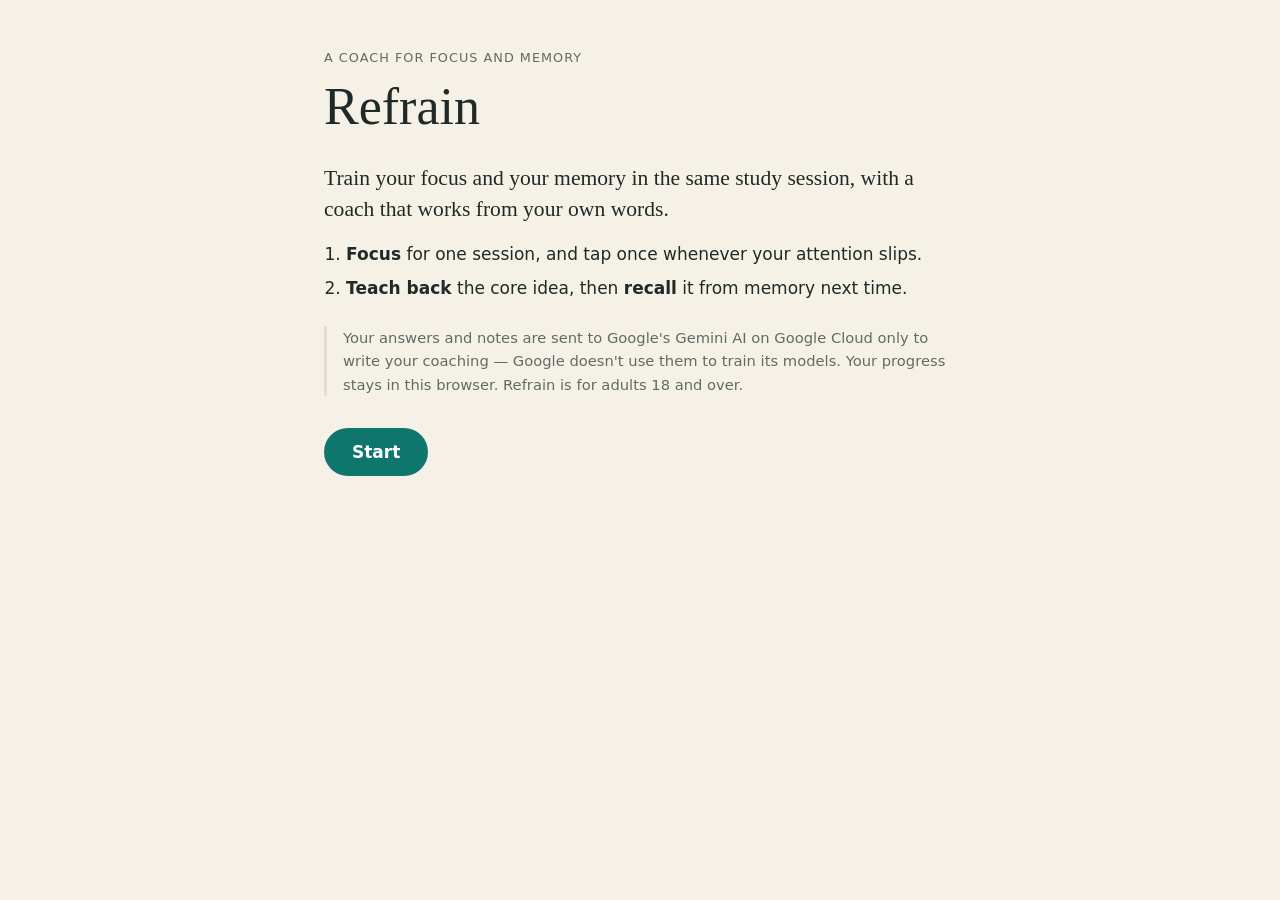
==== static/index.html @ 4e29be0c "Limit Refrain to adults, per Google Cloud's generative AI terms Google Cloud's Service Specific Term" ====
<!doctype html>
<html lang="en">
<head>
  <meta charset="utf-8">
  <meta name="viewport" content="width=device-width, initial-scale=1">
  <meta name="color-scheme" content="light">
  <title>Refrain — a coach for focus and memory</title>
  <meta name="description" content="Refrain trains your focus and your memory in one study loop, built from your own words.">
  <link rel="icon" href="/static/favicon.svg" type="image/svg+xml">
  <link rel="stylesheet" href="/static/css/styles.css">
  <script type="module" src="/static/js/main.js"></script>
</head>
<body>
  <main class="column">

    <section id="screen-welcome" class="screen" hidden aria-labelledby="welcome-title">
      <p class="eyebrow">A coach for focus and memory</p>
      <h1 id="welcome-title" tabindex="-1">Refrain</h1>
      <p class="promise">Train your focus and your memory in the same study session, with a coach that works from your own words.</p>
      <ol class="how">
        <li><strong>Focus</strong> for one session, and tap once whenever your attention slips.</li>
        <li><strong>Teach back</strong> the core idea, then <strong>recall</strong> it from memory next time.</li>
      </ol>
      <p class="notice">Your answers and notes are sent to Google's Gemini AI on Google Cloud only to write your coaching — Google doesn't use them to train its models. Your progress stays in this browser. Refrain is for adults 18 and over.</p>
      <button type="button" class="primary" id="welcome-start">Start</button>
    </section>

    <section id="screen-survey" class="screen" hidden aria-labelledby="survey-title">
      <p class="eyebrow">Your starting point</p>
      <h2 id="survey-title" tabindex="-1">Four questions for your roadmap</h2>
      <p class="muted">Your coach uses them to decide where your training starts.</p>
      <form id="survey-form" class="card" novalidate>
        <fieldset id="survey-fields">
          <div class="field">
            <label for="survey-age">Your age</label>
            <input id="survey-age" name="age" type="text" inputmode="numeric" autocomplete="off" maxlength="3" aria-describedby="survey-age-msg">
            <p class="field-msg" id="survey-age-msg" aria-live="polite"></p>
          </div>
          <div class="field">
            <label for="survey-goal">Your training goal</label>
            <input id="survey-goal" name="goal" type="text" autocomplete="off" maxlength="200" aria-describedby="survey-goal-examples survey-goal-msg">
            <div class="chips" id="survey-goal-examples" role="group" aria-label="Example goals">
              <button type="button" class="chip" data-goal="Study for a certification after work">Study for a certification after work</button>
              <button type="button" class="chip" data-goal="Revise for exams">Revise for exams</button>
              <button type="button" class="chip" data-goal="Remember more of what I read">Remember more of what I read</button>
            </div>
            <p class="field-msg" id="survey-goal-msg" aria-live="polite"></p>
          </div>
          <div class="field">
            <label for="survey-daily">Minutes you can give each day</label>
            <input id="survey-daily" name="minutesPerDay" type="text" inputmode="numeric" autocomplete="off" maxlength="4" aria-describedby="survey-daily-msg">
            <p class="field-msg" id="survey-daily-msg" aria-live="polite"></p>
          </div>
          <div class="field">
            <label for="survey-max">Maximum minutes per session</label>
            <input id="survey-max" name="maxMinutes" type="text" inputmode="numeric" autocomplete="off" maxlength="3" aria-describedby="survey-max-msg">
            <p class="field-msg" id="survey-max-msg" aria-live="polite"></p>
          </div>
        </fieldset>
        <p class="status" id="survey-status" role="status"></p>
        <button type="submit" class="primary" id="survey-submit" disabled>Build my roadmap</button>
      </form>
    </section>

    <section id="screen-home" class="screen" hidden aria-labelledby="home-goal">
      <p class="eyebrow">Your roadmap</p>
      <h2 id="home-goal" tabindex="-1"></h2>
      <ol class="stages" id="home-stages" aria-label="Roadmap stages"></ol>
      <p class="reason" id="home-reason"></p>
      <p class="tags" id="home-tags"></p>

      <div class="rule-card" id="home-rule">
        <p class="rule-label" id="home-rule-label">Your rule</p>
        <p class="rule-text" id="home-rule-text"></p>
      </div>

      <div class="start card">
        <label for="home-topic">What will you study?</label>
        <input id="home-topic" type="text" maxlength="120" autocomplete="off" placeholder="For example: Project management course — managing risks">
        <div class="start-row">
          <label class="switch" for="home-demo">
            <input id="home-demo" type="checkbox" role="switch">
            <span class="track" aria-hidden="true"></span>
            <span>Demo length (1 minute)</span>
          </label>
          <button type="button" class="primary" id="home-start-btn" disabled>Start session</button>
        </div>
      </div>

      <section class="history" aria-labelledby="home-history-title">
        <h3 id="home-history-title">Sessions</h3>
        <p class="muted" id="home-history-empty">Your first session is ready.</p>
        <ol class="history-list" id="home-history"></ol>
      </section>

      <div class="reset">
        <button type="button" class="link" id="home-reset">Reset everything</button>
        <div class="confirm card" id="home-reset-confirm" hidden>
          <p id="home-reset-question">Erase all progress on this device?</p>
          <div class="actions">
            <button type="button" class="secondary" id="home-reset-erase">Erase</button>
            <button type="button" class="primary" id="home-reset-cancel">Cancel</button>
          </div>
        </div>
      </div>
    </section>

    <section id="screen-warmup" class="screen" hidden aria-labelledby="warmup-title">
      <p class="eyebrow">Warm-up</p>
      <h2 id="warmup-title" tabindex="-1">What do you remember?</h2>
      <p class="muted" id="warmup-from"></p>
      <form class="card" id="warmup-form" novalidate>
        <ol class="warmup-list" id="warmup-items"></ol>
        <p class="tags" id="warmup-tags"></p>
        <p class="status" id="warmup-status" role="status"></p>
        <div class="actions left">
          <button type="submit" class="primary" id="warmup-check">Check</button>
          <button type="button" class="primary" id="warmup-start" hidden>Start focusing</button>
        </div>
      </form>
    </section>

    <section id="screen-focus" class="screen" hidden aria-label="Focus session">
      <h2 class="sr-only" tabindex="-1">Focus session</h2>
      <p class="focus-topic" id="focus-topic"></p>
      <div class="countdown" id="focus-countdown" role="timer" aria-label="Time left">0:00</div>
      <p class="focus-rule" id="focus-rule" hidden></p>
      <button type="button" class="distracted" id="focus-distracted">Distracted</button>
      <div class="note-row" id="focus-note-row" hidden>
        <label for="focus-note" class="sr-only">What pulled you away?</label>
        <input id="focus-note" type="text" maxlength="60" autocomplete="off" placeholder="What pulled you away?" enterkeyhint="done">
        <button type="button" class="link" id="focus-note-skip">Skip</button>
      </div>
      <p class="focus-tally" id="focus-tally" aria-live="polite"></p>
    </section>

    <section id="screen-debrief" class="screen" hidden aria-label="Teach-back and debrief">
      <div id="teach">
        <p class="eyebrow">Teach back</p>
        <h2 id="teach-topic" tabindex="-1"></h2>
        <form class="card" id="teach-form" novalidate>
          <label for="teach-text">In two or three sentences, what's the core idea?</label>
          <textarea id="teach-text" rows="5" maxlength="1500" aria-describedby="teach-count"></textarea>
          <p class="field-msg" id="teach-count"></p>
          <p class="status" id="teach-status" role="status"></p>
          <div class="actions left">
            <button type="button" class="primary" id="teach-submit" disabled>Get feedback</button>
            <button type="button" class="secondary" id="teach-skip">Skip</button>
          </div>
        </form>
      </div>

      <div id="debrief" hidden>
        <p class="eyebrow">Debrief</p>
        <h2 id="debrief-title" tabindex="-1"></h2>
        <p class="tags" id="debrief-tags"></p>
        <div class="debrief-cards" id="debrief-cards"></div>
        <p class="status" id="debrief-status" role="status"></p>
        <div class="actions left">
          <button type="button" class="primary" id="debrief-retry" hidden>Try again</button>
          <button type="button" class="secondary" id="debrief-back">Back to roadmap</button>
        </div>
        <div class="confirm card" id="debrief-leave" hidden>
          <p>Leave without the debrief? This session won't count toward your roadmap.</p>
          <div class="actions">
            <button type="button" class="secondary" id="debrief-leave-yes">Leave</button>
            <button type="button" class="primary" id="debrief-leave-no">Stay</button>
          </div>
        </div>
      </div>
    </section>

  </main>
  <noscript><p class="column">Refrain needs JavaScript to run.</p></noscript>
</body>
</html>
---- static/css/styles.css ----
/* Refrain — a calm study desk. Tokens and type come from spec.md > Look and Feel. No red anywhere. */

:root {
  --paper: #f6f1e7;
  --card: #fffdf8;
  --ink: #1f2a28;
  --muted: #5f6b66;
  --line: #e4dccd;
  --teal: #0f766e;
  --teal-deep: #0c5f58;
  --teal-soft: #e3f0ec;
  --amber: #d97706;
  --amber-ink: #92400e;
  --amber-soft: #fdf3e3;
  --night: #0f1513;
  --night-ink: #dfe8e3;
  --night-muted: #8fa39b;
  --night-teal: #133a35;
  --night-amber: #fbbf24;

  --serif: Georgia, "Iowan Old Style", "Times New Roman", serif;
  --sans: system-ui, -apple-system, "Segoe UI", Roboto, "Helvetica Neue", Arial, sans-serif;

  --radius: 14px;
  --shadow: 0 1px 2px rgb(31 42 40 / 0.06), 0 8px 24px rgb(31 42 40 / 0.06);
  --s1: 8px;
  --s2: 16px;
  --s3: 24px;
  --s4: 32px;
  --s5: 48px;
}

* { box-sizing: border-box; }

/* `hidden` always wins, even over a class that sets display. */
[hidden] { display: none !important; }

html { -webkit-text-size-adjust: 100%; }

body {
  margin: 0;
  background: var(--paper);
  color: var(--ink);
  font: 17px/1.6 var(--sans);
}

.column {
  max-width: 680px;
  margin: 0 auto;
  padding: var(--s5) var(--s3);
}

h1, h2, h3 {
  font-family: var(--serif);
  font-weight: 400;
  line-height: 1.2;
  margin: 0 0 var(--s2);
}
h1 { font-size: 3.25rem; }
h2 { font-size: 2rem; }
h3 { font-size: 1.3rem; }

p { margin: 0 0 var(--s2); }

.eyebrow {
  margin-bottom: var(--s1);
  font-size: 0.8rem;
  letter-spacing: 0.08em;
  text-transform: uppercase;
  color: var(--muted);
}

.muted { color: var(--muted); }

.card {
  background: var(--card);
  border: 1px solid var(--line);
  border-radius: var(--radius);
  box-shadow: var(--shadow);
  padding: var(--s3);
}

/* Screens fade in; nothing moves when the user asks for reduced motion. */
.screen { animation: fade-in 150ms ease-out; }
.screen[hidden] { display: none; }
@keyframes fade-in { from { opacity: 0; } to { opacity: 1; } }
@media (prefers-reduced-motion: reduce) {
  .screen { animation: none; }
  * { scroll-behavior: auto !important; }
}

/* Buttons */
button { font: inherit; cursor: pointer; }

.primary,
.secondary {
  min-height: 48px;
  padding: 10px 28px;
  border-radius: 999px;
  font-weight: 600;
}
.primary {
  background: var(--teal);
  color: #fff;
  border: 0;
}
.primary:hover:not(:disabled) { background: var(--teal-deep); }
.primary:disabled {
  background: var(--line);
  color: var(--muted);
  cursor: not-allowed;
}
.secondary {
  background: transparent;
  color: var(--teal);
  border: 1.5px solid var(--teal);
}
.secondary:hover { background: var(--teal-soft); }

.link {
  background: none;
  border: 0;
  padding: 4px 2px;
  color: var(--muted);
  text-decoration: underline;
  text-underline-offset: 3px;
}
.link:hover { color: var(--ink); }

:focus-visible { outline: 3px solid var(--teal); outline-offset: 2px; }
[tabindex="-1"]:focus { outline: none; }

/* Forms */
fieldset { border: 0; padding: 0; margin: 0; min-width: 0; }

.field { margin-bottom: var(--s3); }

label {
  display: block;
  margin-bottom: 6px;
  font-weight: 600;
}

input[type="text"] {
  width: 100%;
  min-height: 48px;
  padding: 10px 14px;
  font: inherit;
  color: var(--ink);
  background: var(--card);
  border: 1px solid #cfc5b3;
  border-radius: 10px;
}
input[type="text"]:focus-visible { outline-offset: 0; border-color: var(--teal); }
input[aria-invalid="true"] { border: 2px solid var(--muted); }
input:disabled { color: var(--muted); background: var(--paper); }

.field-msg {
  min-height: 1.5em;
  margin: 6px 0 0;
  font-size: 0.92rem;
  color: var(--muted);
}

.chips {
  display: flex;
  flex-wrap: wrap;
  gap: var(--s1);
  margin-top: 10px;
}
.chip {
  padding: 6px 14px;
  font-size: 0.92rem;
  color: var(--teal);
  background: var(--teal-soft);
  border: 1px solid transparent;
  border-radius: 999px;
}
.chip:hover:not(:disabled) { border-color: var(--teal); }
.chip:disabled { color: var(--muted); background: var(--paper); cursor: not-allowed; }

.status {
  min-height: 1.6em;
  color: var(--muted);
}

/* Welcome */
#welcome-title { margin-bottom: var(--s3); }
.promise {
  font-family: var(--serif);
  font-size: 1.35rem;
  line-height: 1.45;
}
.how {
  margin: 0 0 var(--s3);
  padding-left: 1.3em;
}
.how li { margin-bottom: 6px; }
.notice {
  margin-bottom: var(--s4);
  padding-left: var(--s2);
  font-size: 0.92rem;
  color: var(--muted);
  border-left: 3px solid var(--line);
}

/* Home: roadmap stages in one row that scrolls sideways on narrow screens */
.stages {
  display: flex;
  gap: 12px;
  margin: 0 -6px var(--s2);
  padding: 6px 6px 14px;
  list-style: none;
  overflow-x: auto;
  scroll-snap-type: x proximity;
  scrollbar-width: thin;
  scrollbar-color: var(--line) transparent;
}
.stage {
  flex: 1 0 108px;
  display: flex;
  flex-direction: column;
  gap: 2px;
  padding: 14px;
  background: var(--card);
  border: 1px solid var(--line);
  border-radius: var(--radius);
  box-shadow: var(--shadow);
  scroll-snap-align: center;
}
.stage-label {
  font-size: 0.75rem;
  letter-spacing: 0.06em;
  text-transform: uppercase;
  color: var(--muted);
}
.stage-minutes {
  font-family: var(--serif);
  font-size: 1.75rem;
  line-height: 1.25;
  white-space: nowrap;
}
.stage-minutes small {
  font-family: var(--sans);
  font-size: 0.85rem;
}
.stage-per-day { font-size: 0.88rem; color: var(--muted); }
.stage-state {
  min-height: 1.3em;
  font-size: 0.8rem;
  font-weight: 600;
  color: var(--teal);
}
.stage.current {
  background: var(--teal-soft);
  border: 2px solid var(--teal);
}
.stage.current .stage-minutes { color: var(--teal); }
.stage.later {
  background: transparent;
  box-shadow: none;
}
.stage.later .stage-minutes { color: var(--muted); }

.reason { color: var(--ink); }

.tags:empty { display: none; }
.tag {
  display: inline-block;
  margin-right: 6px;
  padding: 2px 10px;
  font-size: 0.8rem;
  color: var(--muted);
  border: 1px solid var(--line);
  border-radius: 999px;
}

/* The rule: amber is kept for "aha" moments */
.rule-card {
  margin: var(--s3) 0 var(--s4);
  padding: var(--s2) var(--s3);
  background: var(--amber-soft);
  border-left: 4px solid var(--amber);
  border-radius: var(--radius);
}
.rule-label {
  margin: 0 0 4px;
  font-size: 0.75rem;
  letter-spacing: 0.06em;
  text-transform: uppercase;
  color: var(--amber-ink);
}
.rule-text {
  margin: 0;
  font-family: var(--serif);
  font-size: 1.25rem;
  line-height: 1.4;
  color: var(--amber-ink);
}
.rule-card.empty {
  background: var(--card);
  border-left-color: var(--line);
}
.rule-card.empty .rule-label { display: none; }
.rule-card.empty .rule-text {
  font-family: var(--sans);
  font-size: 1rem;
  color: var(--muted);
}

/* History */
.history { margin-top: var(--s4); }
.history-list {
  margin: 0;
  padding: 0;
  list-style: none;
}
.history-list:empty { display: none; }

/* Reset everything */
.reset {
  margin-top: var(--s5);
  text-align: center;
}
.confirm {
  max-width: 420px;
  margin: var(--s2) auto 0;
  text-align: center;
}
.actions {
  display: flex;
  flex-wrap: wrap;
  justify-content: center;
  gap: 12px;
}

@media (max-width: 520px) {
  .column { padding: var(--s4) var(--s2); }
  h1 { font-size: 2.6rem; }
  h2 { font-size: 1.65rem; }
  .card { padding: var(--s2); }
}

.sr-only {
  position: absolute;
  width: 1px;
  height: 1px;
  margin: -1px;
  padding: 0;
  overflow: hidden;
  clip: rect(0 0 0 0);
  white-space: nowrap;
  border: 0;
}
.small { font-size: 0.9rem; }

textarea {
  display: block;
  width: 100%;
  padding: 12px 14px;
  font: inherit;
  line-height: 1.55;
  color: var(--ink);
  background: var(--card);
  border: 1px solid #cfc5b3;
  border-radius: 10px;
  resize: vertical;
}
textarea:focus-visible { outline-offset: 0; border-color: var(--teal); }
textarea:disabled { color: var(--muted); background: var(--paper); }

.actions.left { justify-content: flex-start; }

/* Home: start a session */
.start { margin: 0 0 var(--s4); }
.start-row {
  display: flex;
  flex-wrap: wrap;
  align-items: center;
  justify-content: space-between;
  gap: var(--s2);
  margin-top: var(--s2);
}
.switch {
  display: inline-flex;
  align-items: center;
  gap: 10px;
  margin: 0;
  font-weight: 400;
  cursor: pointer;
}
.switch input {
  position: absolute;
  width: 1px;
  height: 1px;
  opacity: 0;
}
.track {
  position: relative;
  flex: none;
  width: 44px;
  height: 26px;
  background: #cfc5b3;
  border-radius: 999px;
  transition: background 150ms;
}
.track::after {
  content: "";
  position: absolute;
  top: 3px;
  left: 3px;
  width: 20px;
  height: 20px;
  background: #fff;
  border-radius: 50%;
  box-shadow: 0 1px 2px rgb(0 0 0 / 0.2);
  transition: transform 150ms;
}
.switch input:checked + .track { background: var(--teal); }
.switch input:checked + .track::after { transform: translateX(18px); }
.switch input:focus-visible + .track { outline: 3px solid var(--teal); outline-offset: 2px; }

/* History rows, newest first */
.history-row {
  display: grid;
  grid-template-columns: 1fr auto;
  gap: 0 12px;
  padding: 12px 0;
  border-bottom: 1px solid var(--line);
}
.history-row > :not(.h-change) { grid-column: 1; }
.h-when, .h-meta { font-size: 0.88rem; color: var(--muted); }
.h-change {
  grid-column: 2;
  grid-row: 1 / span 3;
  align-self: center;
  padding: 3px 12px;
  font-size: 0.88rem;
  font-weight: 600;
  border-radius: 999px;
}
.h-change.up { color: var(--teal); background: var(--teal-soft); }
.h-change.hold { color: var(--ink); background: var(--line); }
.h-change.ease_back { color: var(--muted); border: 1px solid var(--line); }

/* Focus: dark, quiet, nearly empty */
body[data-screen="focus"] {
  background: var(--night);
  color: var(--night-ink);
}
body[data-screen="focus"] :focus-visible { outline-color: var(--night-ink); }
#screen-focus:not([hidden]) {
  display: flex;
  flex-direction: column;
  align-items: center;
  justify-content: center;
  gap: var(--s3);
  min-height: calc(100vh - 2 * var(--s5));
  text-align: center;
}
.focus-topic {
  margin: 0;
  max-width: 32em;
  font-size: 0.95rem;
  color: var(--night-muted);
}
.countdown {
  font-family: var(--sans);
  font-size: clamp(4.5rem, 16vw, 6rem);
  font-weight: 300;
  font-variant-numeric: tabular-nums;
  line-height: 1;
  letter-spacing: 0.02em;
}
.focus-rule {
  max-width: 28em;
  margin: 0;
  font-family: var(--serif);
  font-size: 1.2rem;
  line-height: 1.45;
  color: var(--night-amber);
}
.distracted {
  min-width: 240px;
  padding: 22px 56px;
  font-size: 1.25rem;
  font-weight: 600;
  color: var(--night-ink);
  background: var(--night-teal);
  border: 1px solid #1f5049;
  border-radius: 999px;
}
.distracted:hover { background: #18463f; }
.note-row {
  display: flex;
  align-items: center;
  gap: 12px;
  width: min(100%, 420px);
}
.note-row input[type="text"] {
  color: var(--night-ink);
  background: #172320;
  border-color: #2b3d37;
}
.note-row input::placeholder { color: var(--night-muted); }
.note-row .link,
.focus-tally,
.focus-links .link { color: var(--night-muted); }
.focus-tally { margin: 0; font-size: 0.95rem; }

/* Teach-back and Debrief */
#teach-form label { margin-bottom: 10px; }
.debrief-cards {
  display: flex;
  flex-direction: column;
  gap: var(--s2);
  margin: var(--s3) 0;
}
.debrief-cards:empty { display: none; }
.debrief-card h3 {
  margin-bottom: 6px;
  font-family: var(--sans);
  font-size: 0.78rem;
  font-weight: 600;
  letter-spacing: 0.06em;
  text-transform: uppercase;
  color: var(--muted);
}
.debrief-card p:last-child { margin-bottom: 0; }
.debrief-card.rule {
  background: var(--amber-soft);
  border-left: 4px solid var(--amber);
}
.debrief-card.rule h3 { color: var(--amber-ink); }
.debrief-card.roadmap { border-left: 4px solid var(--teal); }
.questions { margin: 0 0 var(--s1); padding-left: 1.3em; }
.questions li { margin-bottom: 6px; }

/* Warm-up: got it is an "aha" (amber); partly and missed stay neutral */
.warmup-list {
  margin: 0;
  padding: 0;
  list-style: none;
}
.warmup-item { margin-bottom: var(--s3); }
.warmup-item label { margin-bottom: 8px; }
textarea[readonly] { background: var(--paper); }
.verdict-line { margin: 10px 0 0; }
.verdict {
  display: inline-block;
  margin-right: 10px;
  padding: 2px 12px;
  font-size: 0.85rem;
  font-weight: 600;
  border-radius: 999px;
}
.verdict.got { color: var(--amber-ink); background: var(--amber-soft); }
.verdict.partly { color: var(--ink); background: var(--line); }
.verdict.missed { color: var(--muted); border: 1px solid var(--line); }

@media (prefers-reduced-motion: reduce) {
  .track, .track::after { transition: none; }
}
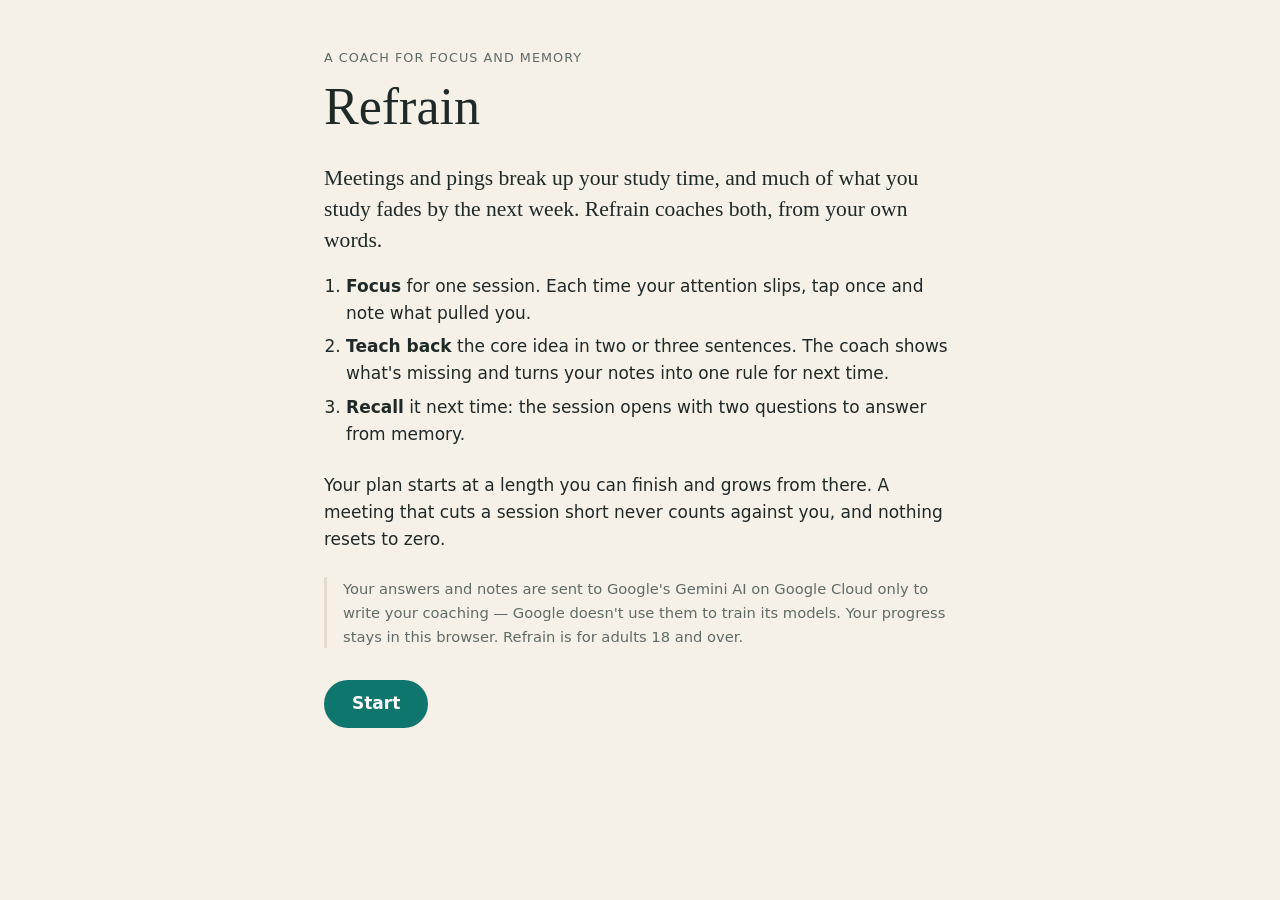
==== commit 59274b2d: "Show what Refrain is doing for you Welcome now names the problem and the three steps of the loop. Ho" ====
--- a/static/index.html
+++ b/static/index.html
@@ -16,11 +16,13 @@
     <section id="screen-welcome" class="screen" hidden aria-labelledby="welcome-title">
       <p class="eyebrow">A coach for focus and memory</p>
       <h1 id="welcome-title" tabindex="-1">Refrain</h1>
-      <p class="promise">Train your focus and your memory in the same study session, with a coach that works from your own words.</p>
+      <p class="promise">Meetings and pings break up your study time, and much of what you study fades by the next week. Refrain coaches both, from your own words.</p>
       <ol class="how">
-        <li><strong>Focus</strong> for one session, and tap once whenever your attention slips.</li>
-        <li><strong>Teach back</strong> the core idea, then <strong>recall</strong> it from memory next time.</li>
+        <li><strong>Focus</strong> for one session. Each time your attention slips, tap once and note what pulled you.</li>
+        <li><strong>Teach back</strong> the core idea in two or three sentences. The coach shows what's missing and turns your notes into one rule for next time.</li>
+        <li><strong>Recall</strong> it next time: the session opens with two questions to answer from memory.</li>
       </ol>
+      <p class="plan-note">Your plan starts at a length you can finish and grows from there. A meeting that cuts a session short never counts against you, and nothing resets to zero.</p>
       <p class="notice">Your answers and notes are sent to Google's Gemini AI on Google Cloud only to write your coaching — Google doesn't use them to train its models. Your progress stays in this browser. Refrain is for adults 18 and over.</p>
       <button type="button" class="primary" id="welcome-start">Start</button>
     </section>
@@ -72,6 +74,13 @@
       <div class="rule-card" id="home-rule">
         <p class="rule-label" id="home-rule-label">Your rule</p>
         <p class="rule-text" id="home-rule-text"></p>
+        <p class="rule-source" id="home-rule-source" hidden></p>
+      </div>
+
+      <div class="pickup card" id="home-pickup" hidden>
+        <p class="pickup-label">Pick up where you left off</p>
+        <p class="pickup-topic" id="home-pickup-topic"></p>
+        <div id="home-pickup-lines"></div>
       </div>
 
       <div class="start card">
@@ -89,6 +98,7 @@
 
       <section class="history" aria-labelledby="home-history-title">
         <h3 id="home-history-title">Sessions</h3>
+        <p class="totals" id="home-totals" hidden></p>
         <p class="muted" id="home-history-empty">Your first session is ready.</p>
         <ol class="history-list" id="home-history"></ol>
       </section>
@@ -123,6 +133,7 @@
     <section id="screen-focus" class="screen" hidden aria-label="Focus session">
       <h2 class="sr-only" tabindex="-1">Focus session</h2>
       <p class="focus-topic" id="focus-topic"></p>
+      <p class="focus-next" id="focus-next" hidden></p>
       <div class="countdown" id="focus-countdown" role="timer" aria-label="Time left">0:00</div>
       <p class="focus-rule" id="focus-rule" hidden></p>
       <button type="button" class="distracted" id="focus-distracted">Distracted</button>
@@ -132,6 +143,26 @@
         <button type="button" class="link" id="focus-note-skip">Skip</button>
       </div>
       <p class="focus-tally" id="focus-tally" aria-live="polite"></p>
+      <p class="focus-links"><button type="button" class="link" id="focus-end">End early</button></p>
+
+      <div class="end-panel" id="focus-end-panel" role="group" aria-labelledby="focus-end-title" hidden>
+        <p class="end-title" id="focus-end-title">Ending early?</p>
+        <div class="end-choices" id="focus-end-choices">
+          <button type="button" class="end-choice" id="focus-pulled">I was pulled away <small>a meeting, a call, an urgent task</small></button>
+          <button type="button" class="end-choice" id="focus-lost">I lost focus</button>
+          <button type="button" class="link" id="focus-keep">Keep going</button>
+        </div>
+        <form class="end-resume" id="focus-resume" novalidate hidden>
+          <label for="focus-where">Where I stopped</label>
+          <input id="focus-where" type="text" maxlength="160" autocomplete="off">
+          <label for="focus-next-step">My next step</label>
+          <input id="focus-next-step" type="text" maxlength="160" autocomplete="off">
+          <div class="actions left">
+            <button type="submit" class="end-save" id="focus-save">Save and end</button>
+            <button type="button" class="link" id="focus-keep-resume">Keep going</button>
+          </div>
+        </form>
+      </div>
     </section>
 
     <section id="screen-debrief" class="screen" hidden aria-label="Teach-back and debrief">
--- a/static/css/styles.css
+++ b/static/css/styles.css
@@ -196,6 +196,7 @@
   padding-left: 1.3em;
 }
 .how li { margin-bottom: 6px; }
+.plan-note { margin-bottom: var(--s3); }
 .notice {
   margin-bottom: var(--s4);
   padding-left: var(--s2);
@@ -307,9 +308,42 @@
   font-size: 1rem;
   color: var(--muted);
 }
+.rule-source {
+  margin: 6px 0 0;
+  font-size: 0.9rem;
+  color: var(--muted);
+}
+
+/* Pick up where you left off */
+.pickup {
+  margin: 0 0 var(--s3);
+  border-left: 4px solid var(--teal);
+}
+.pickup-label {
+  margin: 0 0 4px;
+  font-size: 0.75rem;
+  letter-spacing: 0.06em;
+  text-transform: uppercase;
+  color: var(--teal);
+}
+.pickup-topic {
+  margin: 0 0 var(--s1);
+  font-family: var(--serif);
+  font-size: 1.15rem;
+}
+.pickup-line { margin: 0 0 4px; }
+.pickup-line:last-child { margin-bottom: 0; }
+.pickup-key { color: var(--muted); }
 
 /* History */
 .history { margin-top: var(--s4); }
+.totals {
+  margin: 0 0 var(--s1);
+  padding: 12px var(--s2);
+  font-weight: 600;
+  background: var(--teal-soft);
+  border-radius: var(--radius);
+}
 .history-list {
   margin: 0;
   padding: 0;
@@ -507,6 +541,73 @@
 .focus-tally,
 .focus-links .link { color: var(--night-muted); }
 .focus-tally { margin: 0; font-size: 0.95rem; }
+/* Light-screen link hover would vanish on the dark screen */
+body[data-screen="focus"] .link:hover { color: var(--night-ink); }
+
+/* The next step from "Pick up where you left off", under the topic */
+.focus-next {
+  max-width: 32em;
+  margin: calc(-1 * var(--s2)) 0 0;
+  font-size: 0.95rem;
+  color: var(--night-ink);
+}
+.focus-links { margin: 0; }
+
+/* End early: the panel takes the Distracted button's place; the countdown keeps running */
+.end-panel {
+  width: min(100%, 420px);
+  text-align: left;
+}
+.end-title {
+  margin: 0 0 var(--s2);
+  font-family: var(--serif);
+  font-size: 1.4rem;
+  text-align: center;
+}
+.end-choices {
+  display: flex;
+  flex-direction: column;
+  gap: 12px;
+}
+.end-choice {
+  padding: 14px 20px;
+  font-weight: 600;
+  text-align: left;
+  color: var(--night-ink);
+  background: #172320;
+  border: 1px solid #2b3d37;
+  border-radius: var(--radius);
+}
+.end-choice:hover { background: #1d2c28; }
+.end-choice small {
+  display: block;
+  font-size: 0.85rem;
+  font-weight: 400;
+  color: var(--night-muted);
+}
+.end-choices .link { align-self: center; }
+.end-panel .link { color: var(--night-muted); }
+.end-resume label { margin-top: var(--s2); color: var(--night-ink); }
+.end-resume label:first-child { margin-top: 0; }
+.end-resume input[type="text"] {
+  color: var(--night-ink);
+  background: #172320;
+  border-color: #2b3d37;
+}
+.end-resume .actions {
+  align-items: center;
+  margin-top: var(--s3);
+}
+.end-save {
+  min-height: 48px;
+  padding: 10px 28px;
+  font-weight: 600;
+  color: var(--night-ink);
+  background: var(--night-teal);
+  border: 1px solid #1f5049;
+  border-radius: 999px;
+}
+.end-save:hover { background: #18463f; }
 
 /* Teach-back and Debrief */
 #teach-form label { margin-bottom: 10px; }
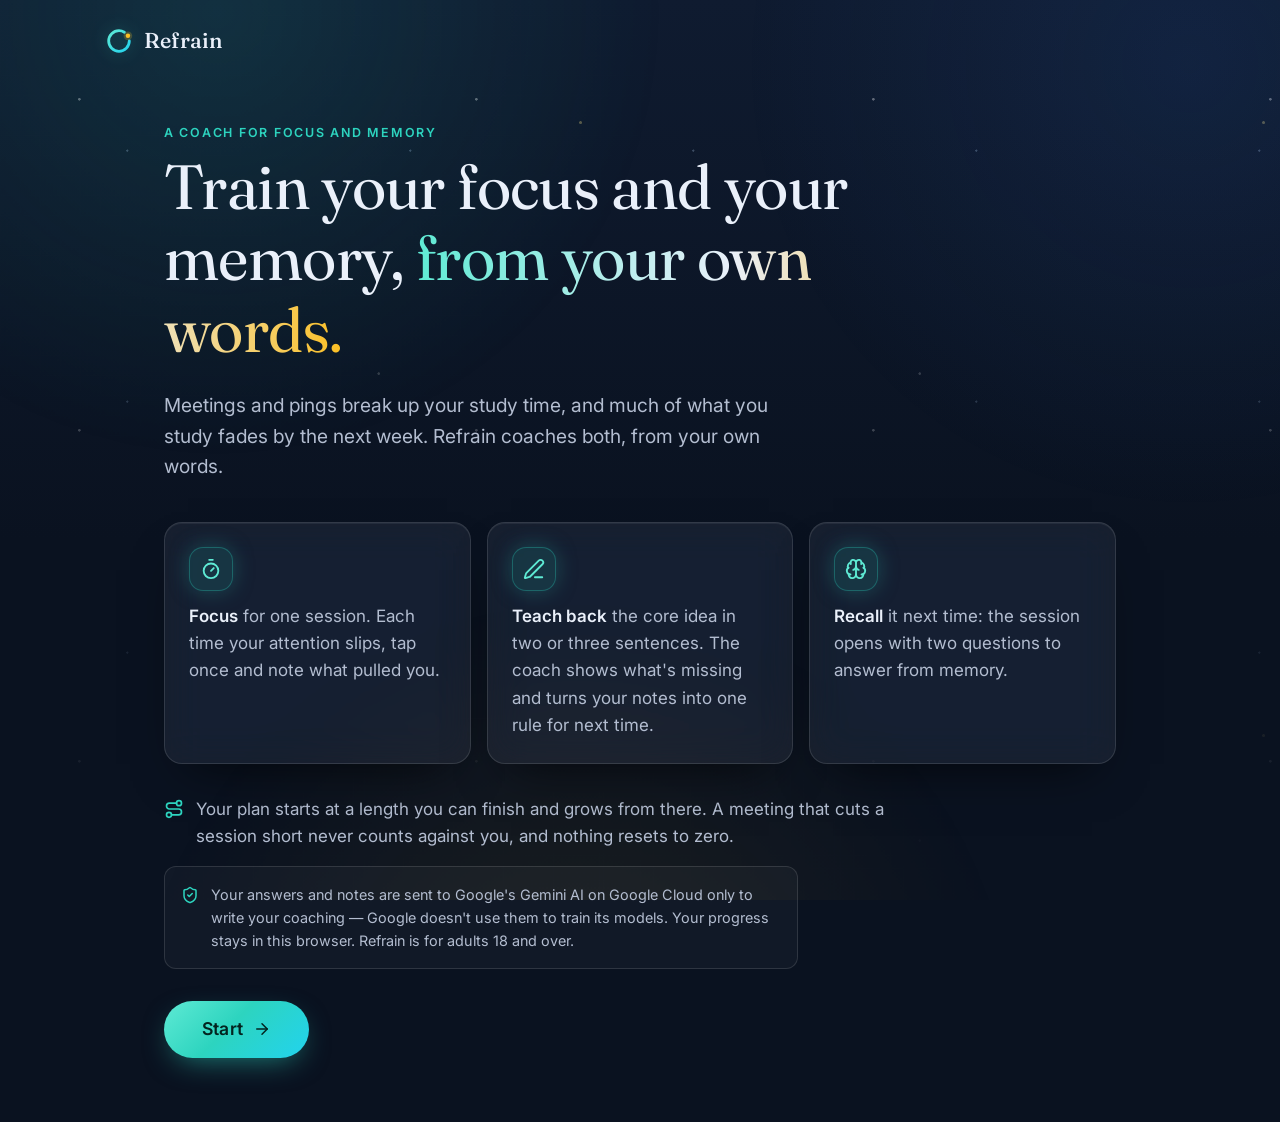
==== commit 788ba911: "Redesign Refrain as Night study The learner asked for a professional, sparkling interface. Every scr" ====
--- a/static/index.html
+++ b/static/index.html
@@ -3,37 +3,77 @@
 <head>
   <meta charset="utf-8">
   <meta name="viewport" content="width=device-width, initial-scale=1">
-  <meta name="color-scheme" content="light">
+  <meta name="color-scheme" content="dark">
+  <meta name="theme-color" content="#0a1220">
   <title>Refrain — a coach for focus and memory</title>
   <meta name="description" content="Refrain trains your focus and your memory in one study loop, built from your own words.">
   <link rel="icon" href="/static/favicon.svg" type="image/svg+xml">
+  <link rel="preload" href="/static/fonts/inter-latin.woff2" as="font" type="font/woff2" crossorigin>
+  <link rel="preload" href="/static/fonts/fraunces-latin.woff2" as="font" type="font/woff2" crossorigin>
   <link rel="stylesheet" href="/static/css/styles.css">
   <script type="module" src="/static/js/main.js"></script>
 </head>
 <body>
+  <!-- The night sky: a slow, faint aurora and still star dust. Decoration only. -->
+  <div class="sky" aria-hidden="true">
+    <span class="aurora a1"></span>
+    <span class="aurora a2"></span>
+    <span class="aurora a3"></span>
+  </div>
+
+  <header class="topbar">
+    <div class="brand">
+      <!-- Refrain's mark: a ring with a gap, and a star in the gap, the moment you come back. -->
+      <svg class="logo" viewBox="0 0 32 32" aria-hidden="true" focusable="false">
+        <defs>
+          <linearGradient id="logo-ring" x1="0" y1="0" x2="1" y2="1">
+            <stop offset="0" stop-color="#5eead4"/>
+            <stop offset="1" stop-color="#22d3ee"/>
+          </linearGradient>
+        </defs>
+        <circle cx="16" cy="16" r="11" fill="none" stroke="url(#logo-ring)" stroke-width="3" stroke-linecap="round" stroke-dasharray="57.5 11.6"/>
+        <circle cx="25.5" cy="10.5" r="4.6" fill="#fbbf24" opacity="0.22"/>
+        <circle cx="25.5" cy="10.5" r="2.4" fill="#fbbf24"/>
+      </svg>
+      <span class="wordmark">Refrain</span>
+    </div>
+    <p class="topbar-stage" id="topbar-stage" hidden></p>
+  </header>
+
   <main class="column">
 
     <section id="screen-welcome" class="screen" hidden aria-labelledby="welcome-title">
-      <p class="eyebrow">A coach for focus and memory</p>
-      <h1 id="welcome-title" tabindex="-1">Refrain</h1>
-      <p class="promise">Meetings and pings break up your study time, and much of what you study fades by the next week. Refrain coaches both, from your own words.</p>
-      <ol class="how">
-        <li><strong>Focus</strong> for one session. Each time your attention slips, tap once and note what pulled you.</li>
-        <li><strong>Teach back</strong> the core idea in two or three sentences. The coach shows what's missing and turns your notes into one rule for next time.</li>
-        <li><strong>Recall</strong> it next time: the session opens with two questions to answer from memory.</li>
+      <div class="welcome-hero">
+        <p class="eyebrow">A coach for focus and memory</p>
+        <h1 id="welcome-title" tabindex="-1">Train your focus and your memory, <span class="shine">from your own words.</span></h1>
+        <p class="promise">Meetings and pings break up your study time, and much of what you study fades by the next week. Refrain coaches both, from your own words.</p>
+      </div>
+      <ol class="steps">
+        <li class="step card">
+          <span class="step-icon"><span class="icon i-timer" aria-hidden="true"></span></span>
+          <p><strong>Focus</strong> for one session. Each time your attention slips, tap once and note what pulled you.</p>
+        </li>
+        <li class="step card">
+          <span class="step-icon"><span class="icon i-pen" aria-hidden="true"></span></span>
+          <p><strong>Teach back</strong> the core idea in two or three sentences. The coach shows what's missing and turns your notes into one rule for next time.</p>
+        </li>
+        <li class="step card">
+          <span class="step-icon"><span class="icon i-brain" aria-hidden="true"></span></span>
+          <p><strong>Recall</strong> it next time: the session opens with two questions to answer from memory.</p>
+        </li>
       </ol>
-      <p class="plan-note">Your plan starts at a length you can finish and grows from there. A meeting that cuts a session short never counts against you, and nothing resets to zero.</p>
-      <p class="notice">Your answers and notes are sent to Google's Gemini AI on Google Cloud only to write your coaching — Google doesn't use them to train its models. Your progress stays in this browser. Refrain is for adults 18 and over.</p>
-      <button type="button" class="primary" id="welcome-start">Start</button>
+      <p class="plan-note"><span class="icon i-route" aria-hidden="true"></span><span>Your plan starts at a length you can finish and grows from there. A meeting that cuts a session short never counts against you, and nothing resets to zero.</span></p>
+      <p class="notice"><span class="icon i-shield" aria-hidden="true"></span><span>Your answers and notes are sent to Google's Gemini AI on Google Cloud only to write your coaching — Google doesn't use them to train its models. Your progress stays in this browser. Refrain is for adults 18 and over.</span></p>
+      <button type="button" class="primary go big" id="welcome-start">Start</button>
     </section>
 
     <section id="screen-survey" class="screen" hidden aria-labelledby="survey-title">
       <p class="eyebrow">Your starting point</p>
       <h2 id="survey-title" tabindex="-1">Four questions for your roadmap</h2>
-      <p class="muted">Your coach uses them to decide where your training starts.</p>
+      <p class="lede">Your coach uses them to decide where your training starts.</p>
       <form id="survey-form" class="card" novalidate>
         <fieldset id="survey-fields">
-          <div class="field">
+          <div class="field short">
             <label for="survey-age">Your age</label>
             <input id="survey-age" name="age" type="text" inputmode="numeric" autocomplete="off" maxlength="3" aria-describedby="survey-age-msg">
             <p class="field-msg" id="survey-age-msg" aria-live="polite"></p>
@@ -48,60 +88,65 @@
             </div>
             <p class="field-msg" id="survey-goal-msg" aria-live="polite"></p>
           </div>
-          <div class="field">
+          <div class="field short">
             <label for="survey-daily">Minutes you can give each day</label>
             <input id="survey-daily" name="minutesPerDay" type="text" inputmode="numeric" autocomplete="off" maxlength="4" aria-describedby="survey-daily-msg">
             <p class="field-msg" id="survey-daily-msg" aria-live="polite"></p>
           </div>
-          <div class="field">
+          <div class="field short">
             <label for="survey-max">Maximum minutes per session</label>
             <input id="survey-max" name="maxMinutes" type="text" inputmode="numeric" autocomplete="off" maxlength="3" aria-describedby="survey-max-msg">
             <p class="field-msg" id="survey-max-msg" aria-live="polite"></p>
           </div>
         </fieldset>
+        <div class="coach-work" id="survey-work" aria-hidden="true" hidden></div>
         <p class="status" id="survey-status" role="status"></p>
-        <button type="submit" class="primary" id="survey-submit" disabled>Build my roadmap</button>
+        <button type="submit" class="primary go" id="survey-submit" disabled>Build my roadmap</button>
       </form>
     </section>
 
     <section id="screen-home" class="screen" hidden aria-labelledby="home-goal">
-      <p class="eyebrow">Your roadmap</p>
-      <h2 id="home-goal" tabindex="-1"></h2>
-      <ol class="stages" id="home-stages" aria-label="Roadmap stages"></ol>
-      <p class="reason" id="home-reason"></p>
-      <p class="tags" id="home-tags"></p>
-
-      <div class="rule-card" id="home-rule">
-        <p class="rule-label" id="home-rule-label">Your rule</p>
-        <p class="rule-text" id="home-rule-text"></p>
-        <p class="rule-source" id="home-rule-source" hidden></p>
-      </div>
-
-      <div class="pickup card" id="home-pickup" hidden>
-        <p class="pickup-label">Pick up where you left off</p>
-        <p class="pickup-topic" id="home-pickup-topic"></p>
-        <div id="home-pickup-lines"></div>
-      </div>
-
-      <div class="start card">
-        <label for="home-topic">What will you study?</label>
-        <input id="home-topic" type="text" maxlength="120" autocomplete="off" placeholder="For example: Project management course — managing risks">
-        <div class="start-row">
-          <label class="switch" for="home-demo">
-            <input id="home-demo" type="checkbox" role="switch">
-            <span class="track" aria-hidden="true"></span>
-            <span>Demo length (1 minute)</span>
-          </label>
-          <button type="button" class="primary" id="home-start-btn" disabled>Start session</button>
-        </div>
-      </div>
-
-      <section class="history" aria-labelledby="home-history-title">
-        <h3 id="home-history-title">Sessions</h3>
-        <p class="totals" id="home-totals" hidden></p>
-        <p class="muted" id="home-history-empty">Your first session is ready.</p>
-        <ol class="history-list" id="home-history"></ol>
-      </section>
+      <div class="home-grid">
+        <div class="home-hero card">
+          <p class="eyebrow">Your roadmap</p>
+          <h2 id="home-goal" tabindex="-1"></h2>
+          <ol class="stages" id="home-stages" aria-label="Roadmap stages"></ol>
+          <p class="reason" id="home-reason"></p>
+          <p class="tags" id="home-tags"></p>
+        </div>
+
+        <div class="start card">
+          <label for="home-topic">What will you study?</label>
+          <input id="home-topic" type="text" maxlength="120" autocomplete="off" placeholder="For example: Project management course — managing risks">
+          <div class="start-row">
+            <label class="switch" for="home-demo">
+              <input id="home-demo" type="checkbox" role="switch">
+              <span class="track" aria-hidden="true"></span>
+              <span>Demo length (1 minute)</span>
+            </label>
+            <button type="button" class="primary go" id="home-start-btn" disabled>Start session</button>
+          </div>
+        </div>
+
+        <div class="pickup card" id="home-pickup" hidden>
+          <p class="pickup-label ico i-bookmark">Pick up where you left off</p>
+          <p class="pickup-topic" id="home-pickup-topic"></p>
+          <div id="home-pickup-lines"></div>
+        </div>
+
+        <div class="rule-card card" id="home-rule">
+          <p class="rule-label ico i-compass" id="home-rule-label">Your rule</p>
+          <p class="rule-text" id="home-rule-text"></p>
+          <p class="rule-source" id="home-rule-source" hidden></p>
+        </div>
+
+        <section class="history card" aria-labelledby="home-history-title">
+          <h3 id="home-history-title">Sessions</h3>
+          <p class="totals" id="home-totals" hidden></p>
+          <p class="muted" id="home-history-empty">Your first session is ready.</p>
+          <ol class="history-list" id="home-history"></ol>
+        </section>
+      </div>
 
       <div class="reset">
         <button type="button" class="link" id="home-reset">Reset everything</button>
@@ -118,14 +163,15 @@
     <section id="screen-warmup" class="screen" hidden aria-labelledby="warmup-title">
       <p class="eyebrow">Warm-up</p>
       <h2 id="warmup-title" tabindex="-1">What do you remember?</h2>
-      <p class="muted" id="warmup-from"></p>
+      <p class="lede" id="warmup-from"></p>
       <form class="card" id="warmup-form" novalidate>
         <ol class="warmup-list" id="warmup-items"></ol>
         <p class="tags" id="warmup-tags"></p>
+        <div class="coach-work" id="warmup-work" aria-hidden="true" hidden></div>
         <p class="status" id="warmup-status" role="status"></p>
         <div class="actions left">
           <button type="submit" class="primary" id="warmup-check">Check</button>
-          <button type="button" class="primary" id="warmup-start" hidden>Start focusing</button>
+          <button type="button" class="primary go" id="warmup-start" hidden>Start focusing</button>
         </div>
       </form>
     </section>
@@ -134,7 +180,9 @@
       <h2 class="sr-only" tabindex="-1">Focus session</h2>
       <p class="focus-topic" id="focus-topic"></p>
       <p class="focus-next" id="focus-next" hidden></p>
-      <div class="countdown" id="focus-countdown" role="timer" aria-label="Time left">0:00</div>
+      <div class="dial" id="focus-dial">
+        <div class="countdown" id="focus-countdown" role="timer" aria-label="Time left">0:00</div>
+      </div>
       <p class="focus-rule" id="focus-rule" hidden></p>
       <button type="button" class="distracted" id="focus-distracted">Distracted</button>
       <div class="note-row" id="focus-note-row" hidden>
@@ -158,7 +206,7 @@
           <label for="focus-next-step">My next step</label>
           <input id="focus-next-step" type="text" maxlength="160" autocomplete="off">
           <div class="actions left">
-            <button type="submit" class="end-save" id="focus-save">Save and end</button>
+            <button type="submit" class="primary" id="focus-save">Save and end</button>
             <button type="button" class="link" id="focus-keep-resume">Keep going</button>
           </div>
         </form>
@@ -173,6 +221,7 @@
           <label for="teach-text">In two or three sentences, what's the core idea?</label>
           <textarea id="teach-text" rows="5" maxlength="1500" aria-describedby="teach-count"></textarea>
           <p class="field-msg" id="teach-count"></p>
+          <div class="coach-work" id="teach-work" aria-hidden="true" hidden></div>
           <p class="status" id="teach-status" role="status"></p>
           <div class="actions left">
             <button type="button" class="primary" id="teach-submit" disabled>Get feedback</button>
@@ -186,6 +235,7 @@
         <h2 id="debrief-title" tabindex="-1"></h2>
         <p class="tags" id="debrief-tags"></p>
         <div class="debrief-cards" id="debrief-cards"></div>
+        <div class="coach-work" id="debrief-work" aria-hidden="true" hidden></div>
         <p class="status" id="debrief-status" role="status"></p>
         <div class="actions left">
           <button type="button" class="primary" id="debrief-retry" hidden>Try again</button>
--- a/static/css/styles.css
+++ b/static/css/styles.css
@@ -1,33 +1,118 @@
-/* Refrain — a calm study desk. Tokens and type come from spec.md > Look and Feel. No red anywhere. */
+/* Refrain — Night study. Tokens and rules come from spec.md > Look and Feel.
+   No red anywhere. Light only marks something the user did. */
+
+/* Fonts ship with the app (SIL Open Font License 1.1, see /static/licenses/).
+   English text loads only the two Latin files; the Vietnamese ones load only when needed. */
+@font-face {
+  font-family: "Inter";
+  font-style: normal;
+  font-weight: 100 900;
+  font-display: swap;
+  src: url("../fonts/inter-latin.woff2") format("woff2");
+  unicode-range: U+0000-00FF, U+0131, U+0152-0153, U+02BB-02BC, U+02C6, U+02DA, U+02DC, U+0304, U+0308, U+0329, U+2000-206F, U+20AC, U+2122, U+2191, U+2193, U+2212, U+2215, U+FEFF, U+FFFD;
+}
+@font-face {
+  font-family: "Inter";
+  font-style: normal;
+  font-weight: 100 900;
+  font-display: swap;
+  src: url("../fonts/inter-vietnamese.woff2") format("woff2");
+  unicode-range: U+0102-0103, U+0110-0111, U+0128-0129, U+0168-0169, U+01A0-01A1, U+01AF-01B0, U+0300-0301, U+0303-0304, U+0308-0309, U+0323, U+0329, U+1EA0-1EF9, U+20AB;
+}
+@font-face {
+  font-family: "Fraunces";
+  font-style: normal;
+  font-weight: 100 900;
+  font-display: swap;
+  src: url("../fonts/fraunces-latin.woff2") format("woff2");
+  unicode-range: U+0000-00FF, U+0131, U+0152-0153, U+02BB-02BC, U+02C6, U+02DA, U+02DC, U+0304, U+0308, U+0329, U+2000-206F, U+20AC, U+2122, U+2191, U+2193, U+2212, U+2215, U+FEFF, U+FFFD;
+}
+@font-face {
+  font-family: "Fraunces";
+  font-style: normal;
+  font-weight: 100 900;
+  font-display: swap;
+  src: url("../fonts/fraunces-vietnamese.woff2") format("woff2");
+  unicode-range: U+0102-0103, U+0110-0111, U+0128-0129, U+0168-0169, U+01A0-01A1, U+01AF-01B0, U+0300-0301, U+0303-0304, U+0308-0309, U+0323, U+0329, U+1EA0-1EF9, U+20AB;
+}
+/* Local fonts sized to match, so text doesn't jump when the real fonts arrive.
+   Computed from the font files' metrics and average English glyph widths. */
+@font-face {
+  font-family: "Inter Fallback";
+  src: local("Arial");
+  size-adjust: 107.17%;
+  ascent-override: 90.39%;
+  descent-override: 22.51%;
+  line-gap-override: 0%;
+}
+@font-face {
+  font-family: "Fraunces Fallback";
+  src: local("Georgia");
+  size-adjust: 116.05%;
+  ascent-override: 84.28%;
+  descent-override: 21.97%;
+  line-gap-override: 0%;
+}
 
 :root {
-  --paper: #f6f1e7;
-  --card: #fffdf8;
-  --ink: #1f2a28;
-  --muted: #5f6b66;
-  --line: #e4dccd;
-  --teal: #0f766e;
-  --teal-deep: #0c5f58;
-  --teal-soft: #e3f0ec;
-  --amber: #d97706;
+  /* The night (tests/js/contrast.test.mjs reads these values) */
+  --sky-0: #060a13;
+  --sky-1: #0a1220;
+  --sky-2: #0f1b30;
+  --surface: #111c30;
+  --surface-2: #172640;
+  --glass: rgb(255 255 255 / 0.06);
+  --glass-strong: rgb(255 255 255 / 0.10);
+  --edge: rgb(255 255 255 / 0.12);
+  --field-edge: rgb(255 255 255 / 0.55);
+  --ink: #eaf0fa;
+  --muted: #b3bdd0;
+  --teal: #2dd4bf;
+  --teal-hi: #5eead4;
+  --cyan: #22d3ee;
+  --on-teal: #03241f;
+  --star: #fbbf24;
+  --blue: #3b82f6;
+  --aurora-teal: rgb(45 212 191 / 0.12);
+  --aurora-blue: rgb(59 130 246 / 0.09);
+  --aurora-star: rgb(251 191 36 / 0.08);
+  --tint-teal: rgb(45 212 191 / 0.12);
+  --tint-star: rgb(251 191 36 / 0.12);
+
+  /* The lamp-lit page, for long text */
+  --page: #fbf7ee;
+  --page-dim: #efe9dc;
+  --page-ink: #1f2a28;
+  --page-muted: #5b6661;
+  --page-edge: #8c826f;
+  --marker: #bfefe5;
+  --marker-star: #fde68a;
+  --teal-ink: #0f766e;
   --amber-ink: #92400e;
-  --amber-soft: #fdf3e3;
-  --night: #0f1513;
-  --night-ink: #dfe8e3;
-  --night-muted: #8fa39b;
-  --night-teal: #133a35;
-  --night-amber: #fbbf24;
-
-  --serif: Georgia, "Iowan Old Style", "Times New Roman", serif;
-  --sans: system-ui, -apple-system, "Segoe UI", Roboto, "Helvetica Neue", Arial, sans-serif;
-
-  --radius: 14px;
-  --shadow: 0 1px 2px rgb(31 42 40 / 0.06), 0 8px 24px rgb(31 42 40 / 0.06);
-  --s1: 8px;
-  --s2: 16px;
-  --s3: 24px;
-  --s4: 32px;
-  --s5: 48px;
+
+  --serif: "Fraunces", "Fraunces Fallback", Georgia, "Times New Roman", serif;
+  --sans: "Inter", "Inter Fallback", system-ui, -apple-system, "Segoe UI", Roboto, Arial, sans-serif;
+
+  --r1: 12px;
+  --r2: 18px;
+  --r3: 28px;
+  --s1: 4px;
+  --s2: 8px;
+  --s3: 12px;
+  --s4: 16px;
+  --s5: 24px;
+  --s6: 32px;
+  --s7: 48px;
+  --s8: 64px;
+
+  --ease: cubic-bezier(0.2, 0.8, 0.2, 1);
+  --t1: 100ms;
+  --t2: 200ms;
+  --t3: 300ms;
+
+  --shadow: inset 0 1px 0 rgb(255 255 255 / 0.06), 0 24px 48px -24px rgb(0 0 0 / 0.7);
+  --glow-teal: 0 10px 30px -10px rgb(45 212 191 / 0.6);
+  --glow-star: 0 0 40px -12px rgb(251 191 36 / 0.45);
 }
 
 * { box-sizing: border-box; }
@@ -35,345 +120,169 @@
 /* `hidden` always wins, even over a class that sets display. */
 [hidden] { display: none !important; }
 
-html { -webkit-text-size-adjust: 100%; }
-
+html {
+  -webkit-text-size-adjust: 100%;
+  background: var(--sky-1);
+  color-scheme: dark;
+  scrollbar-color: rgb(255 255 255 / 0.2) transparent;
+}
+
+/* No background on body: the fixed sky below paints between the canvas and the content. */
 body {
   margin: 0;
-  background: var(--paper);
+  min-height: 100vh;
   color: var(--ink);
   font: 17px/1.6 var(--sans);
-}
-
-.column {
-  max-width: 680px;
+  -webkit-font-smoothing: antialiased;
+  -moz-osx-font-smoothing: grayscale;
+}
+
+::selection { background: rgb(45 212 191 / 0.35); color: var(--ink); }
+
+/* ---------- The sky ---------- */
+
+.sky {
+  position: fixed;
+  inset: 0;
+  z-index: -1;
+  overflow: hidden;
+  background: linear-gradient(180deg, var(--sky-2) 0%, var(--sky-1) 60%);
+  view-transition-name: sky;
+  pointer-events: none;
+}
+/* Still star dust, fading toward the horizon. */
+.sky::before {
+  content: "";
+  position: absolute;
+  inset: 0;
+  background-image:
+    radial-gradient(circle at 20% 30%, rgb(255 255 255 / 0.55) 0 1px, transparent 1.6px),
+    radial-gradient(circle at 70% 80%, rgb(255 255 255 / 0.4) 0 1px, transparent 1.6px),
+    radial-gradient(circle at 45% 60%, rgb(191 219 254 / 0.45) 0 0.8px, transparent 1.4px),
+    radial-gradient(circle at 85% 20%, rgb(253 230 138 / 0.5) 0 1.1px, transparent 1.8px);
+  background-size: 397px 331px, 541px 467px, 283px 251px, 683px 613px;
+  opacity: 0.7;
+  -webkit-mask-image: linear-gradient(180deg, #000 0%, rgb(0 0 0 / 0.35) 65%, transparent 100%);
+  mask-image: linear-gradient(180deg, #000 0%, rgb(0 0 0 / 0.35) 65%, transparent 100%);
+}
+/* The focus screen dims the whole sky. */
+.sky::after {
+  content: "";
+  position: absolute;
+  inset: 0;
+  background: var(--sky-0);
+  opacity: 0;
+  transition: opacity 600ms var(--ease);
+}
+.aurora {
+  position: absolute;
+  width: 70vmax;
+  height: 70vmax;
+  border-radius: 50%;
+  will-change: transform;
+}
+.a1 {
+  top: -34vmax;
+  left: -18vmax;
+  background: radial-gradient(closest-side, var(--aurora-teal), transparent);
+  animation: drift-1 70s ease-in-out infinite alternate;
+}
+.a2 {
+  top: -30vmax;
+  right: -28vmax;
+  background: radial-gradient(closest-side, var(--aurora-blue), transparent);
+  animation: drift-2 90s ease-in-out infinite alternate;
+}
+.a3 {
+  bottom: -46vmax;
+  left: 10vmax;
+  background: radial-gradient(closest-side, var(--aurora-star), transparent);
+  animation: drift-3 80s ease-in-out infinite alternate;
+}
+@keyframes drift-1 { to { transform: translate3d(12vmax, 8vmax, 0) scale(1.1); } }
+@keyframes drift-2 { to { transform: translate3d(-10vmax, 10vmax, 0) scale(0.92); } }
+@keyframes drift-3 { to { transform: translate3d(8vmax, -6vmax, 0) scale(1.08); } }
+
+body[data-screen="focus"] .sky::after { opacity: 0.85; }
+body[data-screen="focus"] .aurora { animation-play-state: paused; }
+
+/* ---------- Layout and type ---------- */
+
+.topbar {
+  display: flex;
+  align-items: center;
+  justify-content: space-between;
+  gap: var(--s4);
+  max-width: 1120px;
   margin: 0 auto;
-  padding: var(--s5) var(--s3);
-}
-
-h1, h2, h3 {
-  font-family: var(--serif);
-  font-weight: 400;
-  line-height: 1.2;
-  margin: 0 0 var(--s2);
-}
-h1 { font-size: 3.25rem; }
-h2 { font-size: 2rem; }
-h3 { font-size: 1.3rem; }
-
-p { margin: 0 0 var(--s2); }
-
-.eyebrow {
-  margin-bottom: var(--s1);
-  font-size: 0.8rem;
-  letter-spacing: 0.08em;
-  text-transform: uppercase;
-  color: var(--muted);
-}
-
-.muted { color: var(--muted); }
-
-.card {
-  background: var(--card);
-  border: 1px solid var(--line);
-  border-radius: var(--radius);
-  box-shadow: var(--shadow);
-  padding: var(--s3);
-}
-
-/* Screens fade in; nothing moves when the user asks for reduced motion. */
-.screen { animation: fade-in 150ms ease-out; }
-.screen[hidden] { display: none; }
-@keyframes fade-in { from { opacity: 0; } to { opacity: 1; } }
-@media (prefers-reduced-motion: reduce) {
-  .screen { animation: none; }
-  * { scroll-behavior: auto !important; }
-}
-
-/* Buttons */
-button { font: inherit; cursor: pointer; }
-
-.primary,
-.secondary {
-  min-height: 48px;
-  padding: 10px 28px;
-  border-radius: 999px;
-  font-weight: 600;
-}
-.primary {
-  background: var(--teal);
-  color: #fff;
-  border: 0;
-}
-.primary:hover:not(:disabled) { background: var(--teal-deep); }
-.primary:disabled {
-  background: var(--line);
-  color: var(--muted);
-  cursor: not-allowed;
-}
-.secondary {
-  background: transparent;
-  color: var(--teal);
-  border: 1.5px solid var(--teal);
-}
-.secondary:hover { background: var(--teal-soft); }
-
-.link {
-  background: none;
-  border: 0;
-  padding: 4px 2px;
-  color: var(--muted);
-  text-decoration: underline;
-  text-underline-offset: 3px;
-}
-.link:hover { color: var(--ink); }
-
-:focus-visible { outline: 3px solid var(--teal); outline-offset: 2px; }
-[tabindex="-1"]:focus { outline: none; }
-
-/* Forms */
-fieldset { border: 0; padding: 0; margin: 0; min-width: 0; }
-
-.field { margin-bottom: var(--s3); }
-
-label {
-  display: block;
-  margin-bottom: 6px;
-  font-weight: 600;
-}
-
-input[type="text"] {
-  width: 100%;
-  min-height: 48px;
-  padding: 10px 14px;
-  font: inherit;
-  color: var(--ink);
-  background: var(--card);
-  border: 1px solid #cfc5b3;
-  border-radius: 10px;
-}
-input[type="text"]:focus-visible { outline-offset: 0; border-color: var(--teal); }
-input[aria-invalid="true"] { border: 2px solid var(--muted); }
-input:disabled { color: var(--muted); background: var(--paper); }
-
-.field-msg {
-  min-height: 1.5em;
-  margin: 6px 0 0;
-  font-size: 0.92rem;
-  color: var(--muted);
-}
-
-.chips {
-  display: flex;
-  flex-wrap: wrap;
-  gap: var(--s1);
-  margin-top: 10px;
-}
-.chip {
-  padding: 6px 14px;
-  font-size: 0.92rem;
-  color: var(--teal);
-  background: var(--teal-soft);
-  border: 1px solid transparent;
-  border-radius: 999px;
-}
-.chip:hover:not(:disabled) { border-color: var(--teal); }
-.chip:disabled { color: var(--muted); background: var(--paper); cursor: not-allowed; }
-
-.status {
-  min-height: 1.6em;
-  color: var(--muted);
-}
-
-/* Welcome */
-#welcome-title { margin-bottom: var(--s3); }
-.promise {
+  padding: var(--s5) var(--s5) 0;
+}
+.brand {
+  display: inline-flex;
+  align-items: center;
+  gap: 10px;
+  view-transition-name: brand;
+}
+.logo {
+  width: 30px;
+  height: 30px;
+  filter: drop-shadow(0 0 8px rgb(45 212 191 / 0.35));
+}
+.wordmark {
   font-family: var(--serif);
   font-size: 1.35rem;
-  line-height: 1.45;
-}
-.how {
-  margin: 0 0 var(--s3);
-  padding-left: 1.3em;
-}
-.how li { margin-bottom: 6px; }
-.plan-note { margin-bottom: var(--s3); }
-.notice {
-  margin-bottom: var(--s4);
-  padding-left: var(--s2);
-  font-size: 0.92rem;
-  color: var(--muted);
-  border-left: 3px solid var(--line);
-}
-
-/* Home: roadmap stages in one row that scrolls sideways on narrow screens */
-.stages {
-  display: flex;
-  gap: 12px;
-  margin: 0 -6px var(--s2);
-  padding: 6px 6px 14px;
-  list-style: none;
-  overflow-x: auto;
-  scroll-snap-type: x proximity;
-  scrollbar-width: thin;
-  scrollbar-color: var(--line) transparent;
-}
-.stage {
-  flex: 1 0 108px;
-  display: flex;
-  flex-direction: column;
-  gap: 2px;
-  padding: 14px;
-  background: var(--card);
-  border: 1px solid var(--line);
-  border-radius: var(--radius);
-  box-shadow: var(--shadow);
-  scroll-snap-align: center;
-}
-.stage-label {
-  font-size: 0.75rem;
-  letter-spacing: 0.06em;
-  text-transform: uppercase;
-  color: var(--muted);
-}
-.stage-minutes {
+  font-weight: 500;
+  letter-spacing: 0.01em;
+}
+.topbar-stage {
+  margin: 0;
+  padding: 6px 14px;
+  font-size: 0.85rem;
+  font-weight: 500;
+  color: var(--muted);
+  background: var(--glass);
+  border: 1px solid var(--edge);
+  border-radius: 999px;
+}
+body[data-screen="focus"] .topbar { display: none; }
+
+.column {
+  max-width: 728px;
+  margin: 0 auto;
+  padding: var(--s6) var(--s5) var(--s8);
+}
+body[data-screen="welcome"] .column { max-width: 1000px; }
+body[data-screen="home"] .column { max-width: 1120px; }
+body[data-screen="focus"] .column { padding-bottom: var(--s6); }
+
+h1, h2, h3 {
+  margin: 0 0 var(--s4);
   font-family: var(--serif);
-  font-size: 1.75rem;
-  line-height: 1.25;
-  white-space: nowrap;
-}
-.stage-minutes small {
-  font-family: var(--sans);
-  font-size: 0.85rem;
-}
-.stage-per-day { font-size: 0.88rem; color: var(--muted); }
-.stage-state {
-  min-height: 1.3em;
-  font-size: 0.8rem;
-  font-weight: 600;
-  color: var(--teal);
-}
-.stage.current {
-  background: var(--teal-soft);
-  border: 2px solid var(--teal);
-}
-.stage.current .stage-minutes { color: var(--teal); }
-.stage.later {
-  background: transparent;
-  box-shadow: none;
-}
-.stage.later .stage-minutes { color: var(--muted); }
-
-.reason { color: var(--ink); }
-
-.tags:empty { display: none; }
-.tag {
-  display: inline-block;
-  margin-right: 6px;
-  padding: 2px 10px;
-  font-size: 0.8rem;
-  color: var(--muted);
-  border: 1px solid var(--line);
-  border-radius: 999px;
-}
-
-/* The rule: amber is kept for "aha" moments */
-.rule-card {
-  margin: var(--s3) 0 var(--s4);
-  padding: var(--s2) var(--s3);
-  background: var(--amber-soft);
-  border-left: 4px solid var(--amber);
-  border-radius: var(--radius);
-}
-.rule-label {
-  margin: 0 0 4px;
-  font-size: 0.75rem;
-  letter-spacing: 0.06em;
-  text-transform: uppercase;
-  color: var(--amber-ink);
-}
-.rule-text {
-  margin: 0;
-  font-family: var(--serif);
-  font-size: 1.25rem;
-  line-height: 1.4;
-  color: var(--amber-ink);
-}
-.rule-card.empty {
-  background: var(--card);
-  border-left-color: var(--line);
-}
-.rule-card.empty .rule-label { display: none; }
-.rule-card.empty .rule-text {
-  font-family: var(--sans);
-  font-size: 1rem;
-  color: var(--muted);
-}
-.rule-source {
-  margin: 6px 0 0;
-  font-size: 0.9rem;
-  color: var(--muted);
-}
-
-/* Pick up where you left off */
-.pickup {
-  margin: 0 0 var(--s3);
-  border-left: 4px solid var(--teal);
-}
-.pickup-label {
-  margin: 0 0 4px;
-  font-size: 0.75rem;
-  letter-spacing: 0.06em;
+  font-weight: 500;
+  line-height: 1.15;
+  letter-spacing: -0.01em;
+}
+h1 { font-size: clamp(2.5rem, 5.6vw, 3.9rem); font-weight: 400; }
+h2 { font-size: clamp(1.8rem, 3.6vw, 2.4rem); font-weight: 450; }
+h3 { font-size: 1.3rem; }
+
+p { margin: 0 0 var(--s4); }
+
+.eyebrow {
+  margin: 0 0 var(--s2);
+  font-size: 0.78rem;
+  font-weight: 600;
+  letter-spacing: 0.14em;
   text-transform: uppercase;
   color: var(--teal);
 }
-.pickup-topic {
-  margin: 0 0 var(--s1);
-  font-family: var(--serif);
-  font-size: 1.15rem;
-}
-.pickup-line { margin: 0 0 4px; }
-.pickup-line:last-child { margin-bottom: 0; }
-.pickup-key { color: var(--muted); }
-
-/* History */
-.history { margin-top: var(--s4); }
-.totals {
-  margin: 0 0 var(--s1);
-  padding: 12px var(--s2);
-  font-weight: 600;
-  background: var(--teal-soft);
-  border-radius: var(--radius);
-}
-.history-list {
-  margin: 0;
-  padding: 0;
-  list-style: none;
-}
-.history-list:empty { display: none; }
-
-/* Reset everything */
-.reset {
-  margin-top: var(--s5);
-  text-align: center;
-}
-.confirm {
-  max-width: 420px;
-  margin: var(--s2) auto 0;
-  text-align: center;
-}
-.actions {
-  display: flex;
-  flex-wrap: wrap;
-  justify-content: center;
-  gap: 12px;
-}
-
-@media (max-width: 520px) {
-  .column { padding: var(--s4) var(--s2); }
-  h1 { font-size: 2.6rem; }
-  h2 { font-size: 1.65rem; }
-  .card { padding: var(--s2); }
-}
+.lede {
+  margin-bottom: var(--s5);
+  font-size: 1.05rem;
+  color: var(--muted);
+}
+.muted { color: var(--muted); }
+.small { font-size: 0.9rem; }
 
 .sr-only {
   position: absolute;
@@ -386,41 +295,543 @@
   white-space: nowrap;
   border: 0;
 }
-.small { font-size: 0.9rem; }
-
+
+/* Screens fade in when View Transitions aren't available (main.js marks <html> with .vt when they are). */
+.screen { animation: fade-in 150ms ease-out; }
+html.vt .screen { animation: none; }
+@keyframes fade-in { from { opacity: 0; } to { opacity: 1; } }
+
+::view-transition-old(root) { animation: 160ms ease-out both vt-out; }
+::view-transition-new(root) { animation: 280ms var(--ease) both vt-in; }
+@keyframes vt-out { to { opacity: 0; } }
+@keyframes vt-in { from { opacity: 0; transform: translateY(8px); } }
+
+/* ---------- Surfaces ---------- */
+
+/* Glass: labels, numbers, buttons, never paragraphs of long text. */
+.card {
+  position: relative;
+  padding: var(--s5);
+  background: var(--glass);
+  border: 1px solid var(--edge);
+  border-radius: var(--r2);
+  box-shadow: var(--shadow);
+  -webkit-backdrop-filter: blur(18px) saturate(140%);
+  backdrop-filter: blur(18px) saturate(140%);
+}
+@supports not ((backdrop-filter: blur(1px)) or (-webkit-backdrop-filter: blur(1px))) {
+  .card { background: var(--surface); }
+}
+
+/* ---------- Icons (Lucide, ISC license; drawn as masks so text changes never remove them) ---------- */
+
+.icon {
+  display: inline-block;
+  flex: none;
+  width: 20px;
+  height: 20px;
+  background: currentColor;
+  -webkit-mask: var(--icon) center / contain no-repeat;
+  mask: var(--icon) center / contain no-repeat;
+}
+.ico::before {
+  content: "";
+  display: inline-block;
+  width: 16px;
+  height: 16px;
+  margin-right: 8px;
+  vertical-align: -3px;
+  background: currentColor;
+  -webkit-mask: var(--icon) center / contain no-repeat;
+  mask: var(--icon) center / contain no-repeat;
+}
+.i-timer { --icon: url("/static/icons/timer.svg"); }
+.i-pen { --icon: url("/static/icons/pen-line.svg"); }
+.i-brain { --icon: url("/static/icons/brain.svg"); }
+.i-route { --icon: url("/static/icons/route.svg"); }
+.i-shield { --icon: url("/static/icons/shield-check.svg"); }
+.i-bookmark { --icon: url("/static/icons/bookmark.svg"); }
+.i-compass { --icon: url("/static/icons/compass.svg"); }
+.i-rotate { --icon: url("/static/icons/rotate-ccw.svg"); }
+.i-magnet { --icon: url("/static/icons/magnet.svg"); }
+
+/* ---------- Buttons ---------- */
+
+button { font: inherit; cursor: pointer; }
+
+.primary,
+.secondary {
+  position: relative;
+  display: inline-flex;
+  align-items: center;
+  justify-content: center;
+  gap: 10px;
+  min-height: 48px;
+  padding: 10px 26px;
+  font-weight: 600;
+  letter-spacing: 0.01em;
+  border-radius: 999px;
+  transition: transform var(--t1) var(--ease), box-shadow var(--t2) var(--ease), background-color var(--t2) var(--ease), border-color var(--t2), color var(--t2);
+}
+.primary {
+  overflow: hidden;
+  color: var(--on-teal);
+  background: linear-gradient(135deg, var(--teal-hi) 0%, var(--teal) 45%, var(--cyan) 100%);
+  border: 0;
+  box-shadow: var(--glow-teal);
+}
+/* The sheen that sweeps across on hover */
+.primary::after {
+  content: "";
+  position: absolute;
+  inset: 0;
+  background: linear-gradient(110deg, transparent 30%, rgb(255 255 255 / 0.45) 50%, transparent 70%);
+  transform: translateX(-120%);
+  transition: transform 700ms var(--ease);
+  pointer-events: none;
+}
+.primary:hover:not(:disabled) { transform: translateY(-1px); box-shadow: 0 14px 36px -10px rgb(45 212 191 / 0.75); }
+.primary:hover:not(:disabled)::after { transform: translateX(120%); }
+.primary:active:not(:disabled) { transform: translateY(0) scale(0.98); }
+.primary:disabled {
+  color: var(--muted);
+  background: var(--glass-strong);
+  box-shadow: none;
+  cursor: not-allowed;
+}
+.secondary {
+  color: var(--ink);
+  background: var(--glass);
+  border: 1px solid var(--field-edge);
+}
+.secondary:hover:not(:disabled) { background: var(--glass-strong); border-color: var(--teal-hi); }
+.secondary:active:not(:disabled) { transform: scale(0.98); }
+.secondary:disabled { color: var(--muted); cursor: not-allowed; }
+
+/* A forward arrow after the label; the pseudo-element is moved after the text. */
+.go::before {
+  content: "";
+  order: 2;
+  width: 18px;
+  height: 18px;
+  background: currentColor;
+  -webkit-mask: url("/static/icons/arrow-right.svg") center / contain no-repeat;
+  mask: url("/static/icons/arrow-right.svg") center / contain no-repeat;
+  transition: transform var(--t2) var(--ease);
+}
+.go:hover:not(:disabled)::before { transform: translateX(3px); }
+.big { min-height: 56px; padding: 14px 38px; font-size: 1.1rem; }
+
+.link {
+  padding: 4px 2px;
+  color: var(--muted);
+  background: none;
+  border: 0;
+  text-decoration: underline;
+  text-decoration-color: rgb(179 189 208 / 0.5);
+  text-underline-offset: 4px;
+  transition: color var(--t2);
+}
+.link:hover { color: var(--ink); text-decoration-color: currentColor; }
+
+:focus-visible { outline: 2px solid var(--teal-hi); outline-offset: 3px; }
+[tabindex="-1"]:focus { outline: none; }
+
+/* ---------- Forms ---------- */
+
+fieldset { min-width: 0; margin: 0; padding: 0; border: 0; }
+
+.field { margin-bottom: var(--s3); }
+.field.short input[type="text"] { max-width: 220px; }
+
+label {
+  display: block;
+  margin-bottom: var(--s2);
+  font-size: 0.95rem;
+  font-weight: 600;
+}
+
+input[type="text"] {
+  width: 100%;
+  min-height: 50px;
+  padding: 12px 16px;
+  font: inherit;
+  color: var(--ink);
+  background: var(--surface-2);
+  border: 1px solid var(--field-edge);
+  border-radius: var(--r1);
+  transition: border-color var(--t2), box-shadow var(--t2);
+}
+input[type="text"]::placeholder { color: var(--muted); opacity: 1; }
+input[type="text"]:hover:not(:disabled) { border-color: var(--teal); }
+input[type="text"]:focus-visible {
+  outline: none;
+  border-color: var(--teal-hi);
+  box-shadow: 0 0 0 2px var(--teal-hi), 0 0 28px -6px rgb(45 212 191 / 0.6);
+}
+input[aria-invalid="true"] { border: 2px solid var(--ink); }
+input:disabled { color: var(--muted); background: var(--surface); }
+
+/* Long text is written on the lamp-lit page: dark text on light is read more accurately. */
 textarea {
   display: block;
   width: 100%;
-  padding: 12px 14px;
+  padding: 14px 16px;
   font: inherit;
-  line-height: 1.55;
+  line-height: 1.6;
+  color: var(--page-ink);
+  background: var(--page);
+  border: 1px solid var(--page-edge);
+  border-radius: var(--r1);
+  box-shadow: 0 0 0 1px rgb(251 191 36 / 0.08), 0 18px 44px -20px rgb(251 191 36 / 0.45);
+  caret-color: var(--teal-ink);
+  resize: vertical;
+}
+textarea::placeholder { color: var(--page-muted); }
+textarea::selection { background: var(--marker); color: var(--page-ink); }
+textarea:disabled,
+textarea[readonly] { color: var(--page-ink); background: var(--page-dim); }
+
+.field-msg {
+  min-height: 1.5em;
+  margin: 6px 0 0;
+  font-size: 0.9rem;
+  color: var(--muted);
+}
+
+.chips {
+  display: flex;
+  flex-wrap: wrap;
+  gap: var(--s2);
+  margin-top: var(--s3);
+}
+.chip {
+  padding: 7px 14px;
+  font-size: 0.9rem;
   color: var(--ink);
-  background: var(--card);
-  border: 1px solid #cfc5b3;
-  border-radius: 10px;
-  resize: vertical;
-}
-textarea:focus-visible { outline-offset: 0; border-color: var(--teal); }
-textarea:disabled { color: var(--muted); background: var(--paper); }
-
-.actions.left { justify-content: flex-start; }
-
-/* Home: start a session */
-.start { margin: 0 0 var(--s4); }
+  background: var(--glass);
+  border: 1px solid var(--edge);
+  border-radius: 999px;
+  transition: border-color var(--t2), color var(--t2), background-color var(--t2), transform var(--t1);
+}
+.chip:hover:not(:disabled) { color: var(--teal-hi); background: var(--tint-teal); border-color: var(--teal); }
+.chip:active:not(:disabled) { transform: scale(0.97); }
+.chip:disabled { color: var(--muted); cursor: not-allowed; }
+
+.status {
+  min-height: 1.6em;
+  color: var(--muted);
+}
+
+.tags:empty { display: none; }
+.tag {
+  display: inline-block;
+  margin-right: 6px;
+  padding: 2px 10px;
+  font-size: 0.78rem;
+  color: var(--muted);
+  background: var(--glass);
+  border: 1px solid var(--edge);
+  border-radius: 999px;
+}
+
+/* What the coach is doing: one request, so a shimmer moves through the lines with no tick marks. */
+.coach-work {
+  margin: var(--s4) 0 var(--s2);
+  padding: var(--s4) var(--s5);
+  background: var(--tint-teal);
+  border: 1px solid rgb(45 212 191 / 0.3);
+  border-radius: var(--r1);
+}
+.work-title {
+  margin: 0 0 var(--s2);
+  font-size: 0.75rem;
+  font-weight: 600;
+  letter-spacing: 0.12em;
+  text-transform: uppercase;
+  color: var(--teal-hi);
+}
+.work-list {
+  display: grid;
+  gap: 6px;
+  margin: 0;
+  padding: 0;
+  list-style: none;
+}
+.work-list li {
+  display: flex;
+  align-items: center;
+  gap: 10px;
+  color: var(--ink);
+}
+.work-list li::before {
+  content: "";
+  flex: none;
+  width: 7px;
+  height: 7px;
+  border-radius: 50%;
+  background: var(--teal-hi);
+  box-shadow: 0 0 10px var(--teal);
+  animation: work-dot 2.4s var(--ease) infinite;
+}
+.work-list li:nth-child(2)::before { animation-delay: 0.8s; }
+.work-list li:nth-child(3)::before { animation-delay: 1.6s; }
+@keyframes work-dot {
+  0%, 60%, 100% { opacity: 0.3; transform: scale(0.85); }
+  25% { opacity: 1; transform: scale(1.25); }
+}
+
+/* ---------- Welcome ---------- */
+
+.welcome-hero { padding: var(--s6) 0 var(--s5); }
+#welcome-title { max-width: 13em; margin-bottom: var(--s5); }
+@supports (background-clip: text) or (-webkit-background-clip: text) {
+  /* Teal to starlight, with one glint that sweeps across when the page opens. */
+  .shine {
+    color: transparent;
+    background:
+      linear-gradient(100deg, transparent 35%, rgb(255 255 255 / 0.85) 50%, transparent 65%) -100% 0 / 50% 100% no-repeat,
+      linear-gradient(90deg, var(--teal-hi), var(--ink) 55%, var(--star));
+    -webkit-background-clip: text;
+    background-clip: text;
+    animation: glint 1.6s var(--ease) 0.5s both;
+  }
+}
+@keyframes glint { to { background-position: 200% 0, 0 0; } }
+.promise {
+  max-width: 34em;
+  font-size: 1.2rem;
+  line-height: 1.6;
+  color: var(--muted);
+}
+.steps {
+  display: grid;
+  grid-template-columns: repeat(3, minmax(0, 1fr));
+  gap: var(--s4);
+  margin: 0 0 var(--s6);
+  padding: 0;
+  list-style: none;
+}
+.step {
+  display: flex;
+  flex-direction: column;
+  gap: var(--s3);
+  transition: transform var(--t2) var(--ease), border-color var(--t2);
+}
+.step:hover { transform: translateY(-2px); border-color: rgb(45 212 191 / 0.35); }
+.step p { margin: 0; color: var(--muted); }
+.step strong { font-weight: 600; color: var(--ink); }
+.step-icon {
+  display: grid;
+  place-items: center;
+  width: 44px;
+  height: 44px;
+  color: var(--teal-hi);
+  background: var(--tint-teal);
+  border: 1px solid rgb(45 212 191 / 0.3);
+  border-radius: 14px;
+  box-shadow: 0 0 24px -6px rgb(45 212 191 / 0.5);
+}
+.step-icon .icon { width: 22px; height: 22px; }
+.plan-note,
+.notice {
+  display: flex;
+  align-items: flex-start;
+  gap: var(--s3);
+  max-width: 44em;
+  color: var(--muted);
+}
+.plan-note { margin-bottom: var(--s4); }
+.plan-note .icon,
+.notice .icon { margin-top: 3px; color: var(--teal); }
+.notice {
+  margin-bottom: var(--s6);
+  padding: var(--s4);
+  font-size: 0.9rem;
+  background: rgb(255 255 255 / 0.03);
+  border: 1px solid var(--edge);
+  border-radius: var(--r1);
+}
+.notice .icon { width: 18px; height: 18px; }
+
+/* ---------- Home ---------- */
+
+.home-grid {
+  display: grid;
+  grid-template-columns: minmax(0, 1fr);
+  gap: var(--s5);
+}
+@media (min-width: 960px) {
+  .home-grid {
+    grid-template-columns: minmax(0, 1.5fr) minmax(0, 1fr);
+    align-items: start;
+  }
+  .home-hero { grid-column: 1 / -1; }
+  .start { grid-column: 1; grid-row: 2; }
+  .pickup { grid-column: 1; grid-row: 3; }
+  .rule-card { grid-column: 2; grid-row: 2 / span 2; }
+  .history { grid-column: 1 / -1; }
+}
+.home-hero { padding: var(--s6); }
+.home-hero h2 { margin-bottom: var(--s5); }
+.reason { max-width: 46em; margin-bottom: var(--s2); color: var(--muted); }
+
+/* The roadmap as a path: done stages lit teal, the current one a star, later ones dim. */
+.stages {
+  display: flex;
+  margin: 0 0 var(--s5);
+  padding: 0 0 var(--s2);
+  list-style: none;
+  overflow-x: auto;
+  scroll-snap-type: x proximity;
+  scrollbar-width: thin;
+}
+.stage {
+  position: relative;
+  flex: 1 0 112px;
+  display: flex;
+  flex-direction: column;
+  gap: 2px;
+  padding: 34px 12px 4px 0;
+  scroll-snap-align: center;
+}
+.stage::before {
+  content: "";
+  position: absolute;
+  top: 11px;
+  left: 0;
+  right: 0;
+  height: 2px;
+  background: rgb(255 255 255 / 0.12);
+}
+.stage:last-child::before { display: none; }
+.stage::after {
+  content: "";
+  position: absolute;
+  top: 4px;
+  left: 0;
+  width: 16px;
+  height: 16px;
+  background: var(--sky-2);
+  border: 2px solid rgb(255 255 255 / 0.35);
+  border-radius: 50%;
+}
+.stage.done::before { background: var(--teal); box-shadow: 0 0 10px rgb(45 212 191 / 0.5); }
+.stage.done::after {
+  background: var(--teal);
+  border-color: var(--teal);
+  box-shadow: 0 0 12px rgb(45 212 191 / 0.6);
+}
+.stage.current::before { background: linear-gradient(90deg, var(--star), rgb(255 255 255 / 0.12) 70%); }
+.stage.current::after {
+  background: var(--star);
+  border-color: var(--star);
+  box-shadow: 0 0 0 6px rgb(251 191 36 / 0.15), 0 0 22px rgb(251 191 36 / 0.7);
+  animation: breathe 3.2s ease-in-out infinite;
+}
+@keyframes breathe {
+  50% { box-shadow: 0 0 0 9px rgb(251 191 36 / 0.08), 0 0 30px rgb(251 191 36 / 0.85); }
+}
+.stage-label {
+  font-size: 0.72rem;
+  font-weight: 600;
+  letter-spacing: 0.12em;
+  text-transform: uppercase;
+  color: var(--muted);
+}
+.stage-minutes {
+  font-family: var(--serif);
+  font-size: 1.9rem;
+  font-weight: 450;
+  line-height: 1.15;
+  white-space: nowrap;
+}
+.stage-minutes small {
+  font-family: var(--sans);
+  font-size: 0.85rem;
+  font-weight: 500;
+  color: var(--muted);
+}
+.stage-per-day { font-size: 0.85rem; color: var(--muted); }
+.stage-state {
+  min-height: 1.3em;
+  font-size: 0.78rem;
+  font-weight: 600;
+  color: var(--teal);
+}
+.stage.current .stage-minutes { color: var(--star); text-shadow: 0 0 24px rgb(251 191 36 / 0.35); }
+.stage.current .stage-state { color: var(--star); }
+.stage.later .stage-minutes { color: var(--muted); }
+
+/* The rule: starlight is kept for "aha" moments. */
+.rule-card {
+  border-color: rgb(251 191 36 / 0.4);
+  box-shadow: var(--shadow), var(--glow-star);
+}
+.rule-label {
+  margin: 0 0 var(--s3);
+  font-size: 0.75rem;
+  font-weight: 600;
+  letter-spacing: 0.12em;
+  text-transform: uppercase;
+  color: var(--star);
+}
+.rule-text {
+  margin: 0;
+  font-family: var(--serif);
+  font-size: 1.35rem;
+  line-height: 1.4;
+  color: var(--star);
+}
+.rule-card.empty { border-color: var(--edge); box-shadow: var(--shadow); }
+.rule-card.empty .rule-label { display: none; }
+.rule-card.empty .rule-text {
+  font-family: var(--sans);
+  font-size: 1rem;
+  color: var(--muted);
+}
+.rule-source {
+  margin: var(--s3) 0 0;
+  font-size: 0.9rem;
+  color: var(--muted);
+}
+
+/* Pick up where you left off */
+.pickup { border-color: rgb(45 212 191 / 0.35); }
+.pickup-label {
+  margin: 0 0 var(--s2);
+  font-size: 0.75rem;
+  font-weight: 600;
+  letter-spacing: 0.12em;
+  text-transform: uppercase;
+  color: var(--teal);
+}
+.pickup-topic {
+  margin: 0 0 var(--s3);
+  font-family: var(--serif);
+  font-size: 1.2rem;
+}
+.pickup-line { margin: 0 0 4px; }
+.pickup-line:last-child { margin-bottom: 0; }
+.pickup-key { color: var(--muted); }
+
+/* Start a session */
+.start label { font-size: 1.05rem; }
 .start-row {
   display: flex;
   flex-wrap: wrap;
   align-items: center;
   justify-content: space-between;
-  gap: var(--s2);
-  margin-top: var(--s2);
+  gap: var(--s4);
+  margin-top: var(--s4);
 }
 .switch {
   display: inline-flex;
   align-items: center;
   gap: 10px;
   margin: 0;
-  font-weight: 400;
+  font-weight: 500;
+  color: var(--muted);
   cursor: pointer;
 }
 .switch input {
@@ -432,11 +843,12 @@
 .track {
   position: relative;
   flex: none;
-  width: 44px;
-  height: 26px;
-  background: #cfc5b3;
+  width: 46px;
+  height: 28px;
+  background: var(--surface-2);
+  border: 1px solid var(--field-edge);
   border-radius: 999px;
-  transition: background 150ms;
+  transition: background-color var(--t2) var(--ease), border-color var(--t2), box-shadow var(--t2);
 }
 .track::after {
   content: "";
@@ -445,123 +857,247 @@
   left: 3px;
   width: 20px;
   height: 20px;
-  background: #fff;
+  background: var(--ink);
   border-radius: 50%;
-  box-shadow: 0 1px 2px rgb(0 0 0 / 0.2);
-  transition: transform 150ms;
-}
-.switch input:checked + .track { background: var(--teal); }
-.switch input:checked + .track::after { transform: translateX(18px); }
-.switch input:focus-visible + .track { outline: 3px solid var(--teal); outline-offset: 2px; }
-
-/* History rows, newest first */
+  box-shadow: 0 1px 3px rgb(0 0 0 / 0.4);
+  transition: transform var(--t2) var(--ease), background-color var(--t2);
+}
+.switch input:checked + .track {
+  background: var(--teal);
+  border-color: var(--teal);
+  box-shadow: 0 0 16px -2px rgb(45 212 191 / 0.6);
+}
+.switch input:checked + .track::after { transform: translateX(18px); background: var(--on-teal); }
+.switch input:focus-visible + .track { outline: 2px solid var(--teal-hi); outline-offset: 3px; }
+
+/* History */
+.history h3 { font-size: 1.25rem; }
+.totals {
+  margin: 0 0 var(--s3);
+  padding: 12px var(--s4);
+  font-weight: 600;
+  background: var(--tint-teal);
+  border: 1px solid rgb(45 212 191 / 0.3);
+  border-radius: var(--r1);
+}
+.history-list {
+  margin: 0;
+  padding: 0;
+  list-style: none;
+}
+.history-list:empty { display: none; }
 .history-row {
   display: grid;
   grid-template-columns: 1fr auto;
-  gap: 0 12px;
-  padding: 12px 0;
-  border-bottom: 1px solid var(--line);
-}
+  gap: 2px 12px;
+  padding: 14px 0;
+  border-bottom: 1px solid var(--edge);
+}
+.history-row:last-child { border-bottom: 0; }
 .history-row > :not(.h-change) { grid-column: 1; }
-.h-when, .h-meta { font-size: 0.88rem; color: var(--muted); }
+.h-when, .h-meta { font-size: 0.86rem; color: var(--muted); }
+.h-topic { font-weight: 500; }
 .h-change {
   grid-column: 2;
   grid-row: 1 / span 3;
   align-self: center;
+  display: inline-flex;
+  align-items: center;
+  gap: 6px;
+  padding: 4px 12px;
+  font-size: 0.85rem;
+  font-weight: 600;
+  border: 1px solid var(--edge);
+  border-radius: 999px;
+}
+.h-change::before {
+  content: "";
+  width: 14px;
+  height: 14px;
+  background: currentColor;
+  -webkit-mask: var(--icon) center / contain no-repeat;
+  mask: var(--icon) center / contain no-repeat;
+}
+.h-change.up {
+  --icon: url("/static/icons/trending-up.svg");
+  color: var(--teal-hi);
+  background: var(--tint-teal);
+  border-color: rgb(45 212 191 / 0.4);
+}
+.h-change.hold { --icon: url("/static/icons/minus.svg"); color: var(--ink); background: var(--glass-strong); }
+.h-change.ease_back { --icon: url("/static/icons/undo-2.svg"); color: var(--muted); }
+
+/* Reset everything */
+.reset {
+  margin-top: var(--s7);
+  text-align: center;
+}
+.confirm {
+  max-width: 440px;
+  margin: var(--s4) auto 0;
+  text-align: center;
+}
+.actions {
+  display: flex;
+  flex-wrap: wrap;
+  justify-content: center;
+  gap: 12px;
+}
+.actions.left { justify-content: flex-start; }
+
+/* ---------- Warm-up: got it is an "aha" (starlight); partly and missed stay neutral ---------- */
+
+.warmup-list {
+  margin: 0;
+  padding: 0;
+  list-style: none;
+}
+.warmup-item { margin-bottom: var(--s5); }
+.warmup-item label {
+  margin-bottom: var(--s3);
+  font-family: var(--serif);
+  font-size: 1.15rem;
+  font-weight: 450;
+  line-height: 1.4;
+}
+.verdict-line {
+  display: flex;
+  flex-wrap: wrap;
+  align-items: baseline;
+  gap: 8px 12px;
+  margin: var(--s3) 0 0;
+}
+.verdict {
+  display: inline-flex;
+  align-items: center;
+  gap: 6px;
   padding: 3px 12px;
-  font-size: 0.88rem;
-  font-weight: 600;
+  font-size: 0.85rem;
+  font-weight: 600;
+  border: 1px solid var(--edge);
   border-radius: 999px;
 }
-.h-change.up { color: var(--teal); background: var(--teal-soft); }
-.h-change.hold { color: var(--ink); background: var(--line); }
-.h-change.ease_back { color: var(--muted); border: 1px solid var(--line); }
-
-/* Focus: dark, quiet, nearly empty */
-body[data-screen="focus"] {
-  background: var(--night);
-  color: var(--night-ink);
-}
-body[data-screen="focus"] :focus-visible { outline-color: var(--night-ink); }
+.verdict::before {
+  content: "";
+  width: 14px;
+  height: 14px;
+  background: currentColor;
+  -webkit-mask: var(--icon) center / contain no-repeat;
+  mask: var(--icon) center / contain no-repeat;
+}
+.verdict.got {
+  --icon: url("/static/icons/check.svg");
+  color: var(--star);
+  background: var(--tint-star);
+  border-color: rgb(251 191 36 / 0.45);
+  box-shadow: 0 0 18px -6px rgb(251 191 36 / 0.6);
+}
+.verdict.partly { --icon: url("/static/icons/contrast.svg"); color: var(--ink); background: var(--glass-strong); }
+.verdict.missed { --icon: url("/static/icons/circle.svg"); color: var(--muted); }
+
+/* ---------- Focus: the darkest, quietest screen; nothing moves on its own ---------- */
+
 #screen-focus:not([hidden]) {
   display: flex;
   flex-direction: column;
   align-items: center;
   justify-content: center;
-  gap: var(--s3);
-  min-height: calc(100vh - 2 * var(--s5));
+  gap: var(--s5);
+  min-height: calc(100vh - 2 * var(--s6));
   text-align: center;
 }
 .focus-topic {
+  max-width: 32em;
   margin: 0;
+  font-size: 0.95rem;
+  letter-spacing: 0.02em;
+  color: var(--muted);
+}
+.focus-next {
   max-width: 32em;
+  margin: calc(-1 * var(--s4)) 0 0;
   font-size: 0.95rem;
-  color: var(--night-muted);
+}
+.dial {
+  position: relative;
+  display: grid;
+  place-items: center;
+  width: min(76vw, 320px);
+  aspect-ratio: 1;
+}
+.dial::before {
+  content: "";
+  position: absolute;
+  inset: 0;
+  border: 1px solid rgb(255 255 255 / 0.08);
+  border-radius: 50%;
+  background: radial-gradient(circle, rgb(45 212 191 / 0.08), transparent 65%);
 }
 .countdown {
+  position: relative;
   font-family: var(--sans);
-  font-size: clamp(4.5rem, 16vw, 6rem);
-  font-weight: 300;
+  font-size: clamp(3.8rem, 13vw, 5.4rem);
+  font-weight: 250;
   font-variant-numeric: tabular-nums;
   line-height: 1;
-  letter-spacing: 0.02em;
+  letter-spacing: 0.01em;
+  text-shadow: 0 0 40px rgb(45 212 191 / 0.25);
 }
 .focus-rule {
-  max-width: 28em;
+  max-width: 30em;
   margin: 0;
   font-family: var(--serif);
   font-size: 1.2rem;
   line-height: 1.45;
-  color: var(--night-amber);
+  color: var(--star);
+  text-shadow: 0 0 24px rgb(251 191 36 / 0.25);
 }
 .distracted {
   min-width: 240px;
-  padding: 22px 56px;
-  font-size: 1.25rem;
-  font-weight: 600;
-  color: var(--night-ink);
-  background: var(--night-teal);
-  border: 1px solid #1f5049;
+  padding: 20px 56px;
+  font-size: 1.2rem;
+  font-weight: 600;
+  color: var(--ink);
+  background: var(--glass);
+  border: 1px solid rgb(255 255 255 / 0.2);
   border-radius: 999px;
-}
-.distracted:hover { background: #18463f; }
+  box-shadow: 0 20px 50px -20px rgb(0 0 0 / 0.8);
+  -webkit-backdrop-filter: blur(12px);
+  backdrop-filter: blur(12px);
+  transition: transform var(--t1) var(--ease), background-color var(--t2), border-color var(--t2), box-shadow var(--t2);
+}
+.distracted:hover { background: var(--glass-strong); border-color: rgb(94 234 212 / 0.5); box-shadow: 0 0 30px -8px rgb(45 212 191 / 0.5); }
+.distracted:active { transform: scale(0.97); }
 .note-row {
   display: flex;
   align-items: center;
   gap: 12px;
-  width: min(100%, 420px);
-}
-.note-row input[type="text"] {
-  color: var(--night-ink);
-  background: #172320;
-  border-color: #2b3d37;
-}
-.note-row input::placeholder { color: var(--night-muted); }
-.note-row .link,
-.focus-tally,
-.focus-links .link { color: var(--night-muted); }
-.focus-tally { margin: 0; font-size: 0.95rem; }
-/* Light-screen link hover would vanish on the dark screen */
-body[data-screen="focus"] .link:hover { color: var(--night-ink); }
-
-/* The next step from "Pick up where you left off", under the topic */
-.focus-next {
-  max-width: 32em;
-  margin: calc(-1 * var(--s2)) 0 0;
+  width: min(100%, 440px);
+}
+.note-row input[type="text"] { background: var(--surface); }
+.focus-tally {
+  margin: 0;
   font-size: 0.95rem;
-  color: var(--night-ink);
+  color: var(--muted);
 }
 .focus-links { margin: 0; }
 
 /* End early: the panel takes the Distracted button's place; the countdown keeps running */
 .end-panel {
-  width: min(100%, 420px);
+  width: min(100%, 440px);
+  padding: var(--s5);
   text-align: left;
+  background: var(--glass);
+  border: 1px solid var(--edge);
+  border-radius: var(--r2);
+  box-shadow: var(--shadow);
+  -webkit-backdrop-filter: blur(18px);
+  backdrop-filter: blur(18px);
 }
 .end-title {
-  margin: 0 0 var(--s2);
+  margin: 0 0 var(--s4);
   font-family: var(--serif);
-  font-size: 1.4rem;
+  font-size: 1.45rem;
   text-align: center;
 }
 .end-choices {
@@ -570,95 +1106,115 @@
   gap: 12px;
 }
 .end-choice {
-  padding: 14px 20px;
+  padding: 14px 18px;
   font-weight: 600;
   text-align: left;
-  color: var(--night-ink);
-  background: #172320;
-  border: 1px solid #2b3d37;
-  border-radius: var(--radius);
-}
-.end-choice:hover { background: #1d2c28; }
+  color: var(--ink);
+  background: var(--surface-2);
+  border: 1px solid var(--edge);
+  border-radius: var(--r1);
+  transition: border-color var(--t2), transform var(--t1) var(--ease);
+}
+.end-choice:hover { border-color: rgb(94 234 212 / 0.6); }
+.end-choice:active { transform: scale(0.99); }
 .end-choice small {
   display: block;
+  margin-top: 2px;
   font-size: 0.85rem;
   font-weight: 400;
-  color: var(--night-muted);
+  color: var(--muted);
 }
 .end-choices .link { align-self: center; }
-.end-panel .link { color: var(--night-muted); }
-.end-resume label { margin-top: var(--s2); color: var(--night-ink); }
+.end-resume label { margin-top: var(--s4); }
 .end-resume label:first-child { margin-top: 0; }
-.end-resume input[type="text"] {
-  color: var(--night-ink);
-  background: #172320;
-  border-color: #2b3d37;
-}
 .end-resume .actions {
   align-items: center;
-  margin-top: var(--s3);
-}
-.end-save {
-  min-height: 48px;
-  padding: 10px 28px;
-  font-weight: 600;
-  color: var(--night-ink);
-  background: var(--night-teal);
-  border: 1px solid #1f5049;
-  border-radius: 999px;
-}
-.end-save:hover { background: #18463f; }
-
-/* Teach-back and Debrief */
-#teach-form label { margin-bottom: 10px; }
+  margin-top: var(--s5);
+}
+
+/* ---------- Teach-back and Debrief ---------- */
+
+#teach-form label {
+  margin-bottom: var(--s3);
+  font-family: var(--serif);
+  font-size: 1.2rem;
+  font-weight: 450;
+}
 .debrief-cards {
   display: flex;
   flex-direction: column;
-  gap: var(--s2);
-  margin: var(--s3) 0;
+  gap: var(--s4);
+  margin: var(--s5) 0;
 }
 .debrief-cards:empty { display: none; }
+.debrief-card { animation: rise var(--t3) var(--ease) both; }
+.debrief-card:nth-child(2) { animation-delay: 60ms; }
+.debrief-card:nth-child(3) { animation-delay: 120ms; }
+.debrief-card:nth-child(4) { animation-delay: 180ms; }
+.debrief-card:nth-child(5) { animation-delay: 240ms; }
+.debrief-card:nth-child(n + 6) { animation-delay: 300ms; }
+@keyframes rise { from { opacity: 0; transform: translateY(10px); } }
 .debrief-card h3 {
-  margin-bottom: 6px;
+  margin-bottom: var(--s2);
   font-family: var(--sans);
-  font-size: 0.78rem;
-  font-weight: 600;
-  letter-spacing: 0.06em;
+  font-size: 0.75rem;
+  font-weight: 600;
+  letter-spacing: 0.12em;
   text-transform: uppercase;
-  color: var(--muted);
+  color: var(--teal);
 }
 .debrief-card p:last-child { margin-bottom: 0; }
-.debrief-card.rule {
-  background: var(--amber-soft);
-  border-left: 4px solid var(--amber);
-}
-.debrief-card.rule h3 { color: var(--amber-ink); }
-.debrief-card.roadmap { border-left: 4px solid var(--teal); }
-.questions { margin: 0 0 var(--s1); padding-left: 1.3em; }
+.debrief-card.rule { border-color: rgb(251 191 36 / 0.4); box-shadow: var(--shadow), var(--glow-star); }
+.debrief-card.rule h3 { color: var(--star); }
+.debrief-card .rule-text { font-size: 1.3rem; }
+.debrief-card.roadmap { border-color: rgb(45 212 191 / 0.35); }
+.questions { margin: 0 0 var(--s2); padding-left: 1.3em; }
 .questions li { margin-bottom: 6px; }
 
-/* Warm-up: got it is an "aha" (amber); partly and missed stay neutral */
-.warmup-list {
-  margin: 0;
-  padding: 0;
-  list-style: none;
-}
-.warmup-item { margin-bottom: var(--s3); }
-.warmup-item label { margin-bottom: 8px; }
-textarea[readonly] { background: var(--paper); }
-.verdict-line { margin: 10px 0 0; }
-.verdict {
-  display: inline-block;
-  margin-right: 10px;
-  padding: 2px 12px;
-  font-size: 0.85rem;
-  font-weight: 600;
-  border-radius: 999px;
-}
-.verdict.got { color: var(--amber-ink); background: var(--amber-soft); }
-.verdict.partly { color: var(--ink); background: var(--line); }
-.verdict.missed { color: var(--muted); border: 1px solid var(--line); }
+/* ---------- Small screens ---------- */
+
+@media (max-width: 760px) {
+  .steps { grid-template-columns: minmax(0, 1fr); }
+}
+@media (max-width: 520px) {
+  .topbar { padding: var(--s4) var(--s4) 0; }
+  .column { padding: var(--s5) var(--s4) var(--s7); }
+  .card { padding: var(--s4); }
+  .home-hero { padding: var(--s5) var(--s4); }
+  .distracted { width: 100%; min-width: 0; padding: 18px 24px; }
+  .field.short input[type="text"] { max-width: none; }
+}
+
+/* ---------- What the device asks for ---------- */
 
 @media (prefers-reduced-motion: reduce) {
-  .track, .track::after { transition: none; }
-}
+  *, *::before, *::after {
+    animation-duration: 0.01ms !important;
+    animation-iteration-count: 1 !important;
+    transition-duration: 0.01ms !important;
+    scroll-behavior: auto !important;
+  }
+  ::view-transition-group(*),
+  ::view-transition-old(*),
+  ::view-transition-new(*) { animation: none !important; }
+}
+
+@media (prefers-reduced-transparency: reduce) {
+  .card,
+  .end-panel,
+  .distracted { background: var(--surface); -webkit-backdrop-filter: none; backdrop-filter: none; }
+  .aurora { display: none; }
+}
+
+@media (prefers-contrast: more) {
+  :root { --edge: rgb(255 255 255 / 0.6); }
+  .card, .primary, .rule-card, .debrief-card.rule, .distracted { box-shadow: none; }
+  .aurora { display: none; }
+}
+
+@media (forced-colors: active) {
+  .primary, .secondary, .chip, .distracted, .end-choice { border: 1px solid ButtonText; }
+  .icon, .ico::before, .go::before, .verdict::before, .h-change::before { background: CanvasText; }
+  .shine { color: CanvasText; background: none; }
+  .aurora, .sky::before { display: none; }
+}
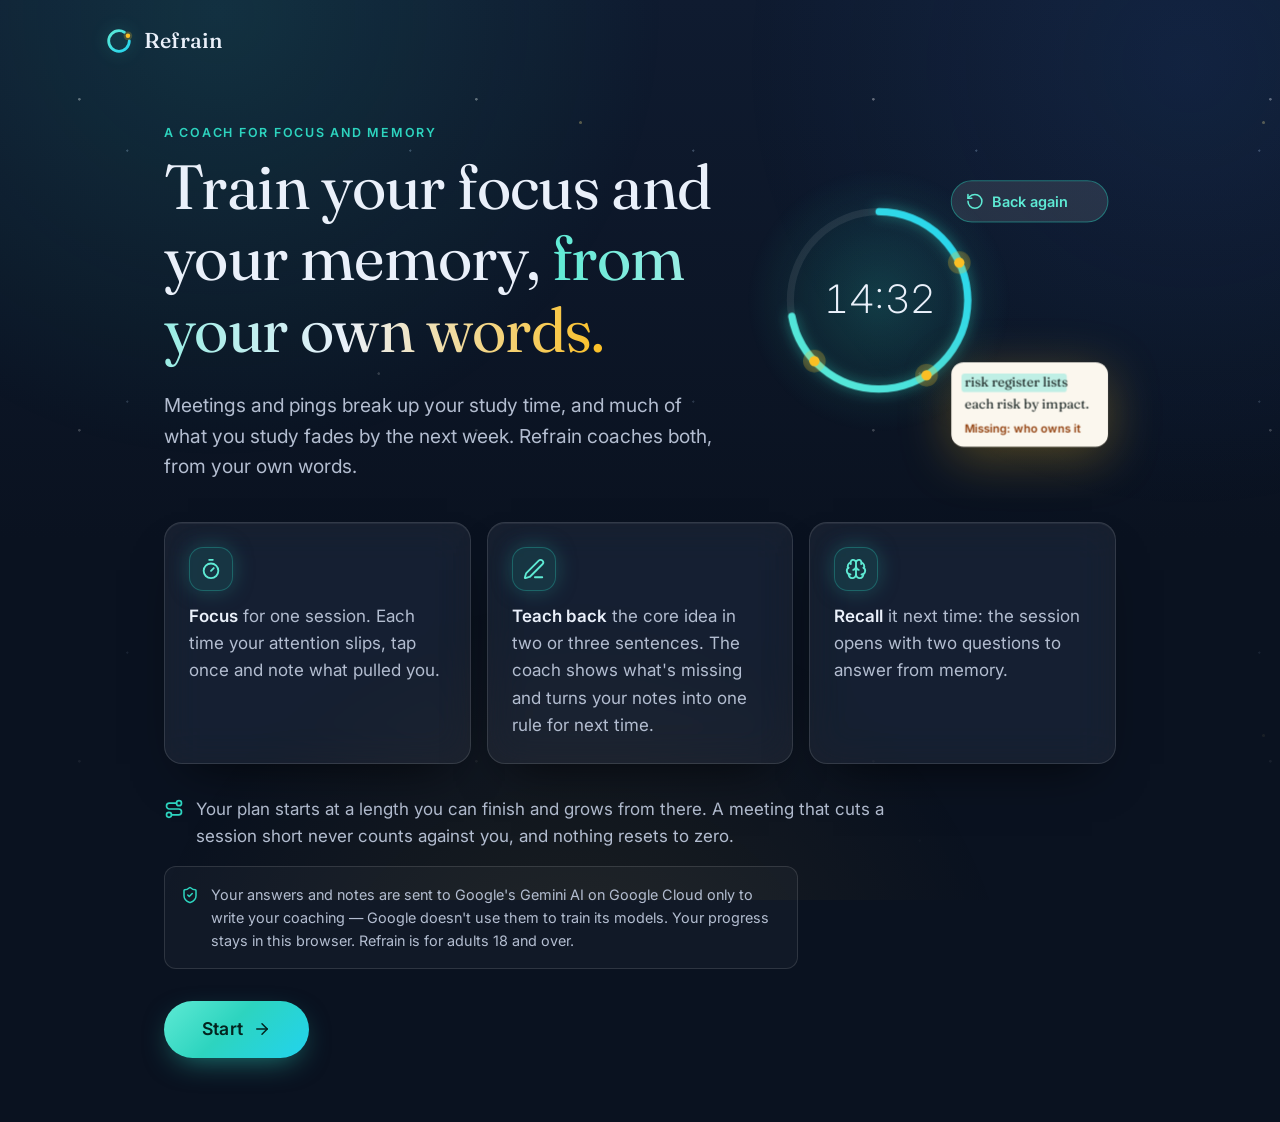
==== commit 0bf1b151: "Add the Welcome loop animation and polish the public link Welcome now draws the loop once beside the" ====
--- a/static/index.html
+++ b/static/index.html
@@ -44,9 +44,50 @@
 
     <section id="screen-welcome" class="screen" hidden aria-labelledby="welcome-title">
       <div class="welcome-hero">
-        <p class="eyebrow">A coach for focus and memory</p>
-        <h1 id="welcome-title" tabindex="-1">Train your focus and your memory, <span class="shine">from your own words.</span></h1>
-        <p class="promise">Meetings and pings break up your study time, and much of what you study fades by the next week. Refrain coaches both, from your own words.</p>
+        <div class="hero-text">
+          <p class="eyebrow">A coach for focus and memory</p>
+          <h1 id="welcome-title" tabindex="-1">Train your focus and your memory, <span class="shine">from your own words.</span></h1>
+          <p class="promise">Meetings and pings break up your study time, and much of what you study fades by the next week. Refrain coaches both, from your own words.</p>
+        </div>
+        <!-- The loop, played once: the session ring draws itself, a star lights for each return,
+             the coach marks your words on the page, and a question comes back. Decoration only. -->
+        <div class="hero-art" aria-hidden="true">
+          <svg class="loop-art" viewBox="0 0 360 300" focusable="false">
+            <defs>
+              <linearGradient id="art-ring-grad" x1="0" y1="0" x2="1" y2="1">
+                <stop offset="0" stop-color="#5eead4"/>
+                <stop offset="1" stop-color="#22d3ee"/>
+              </linearGradient>
+              <radialGradient id="art-glow">
+                <stop offset="0" stop-color="#2dd4bf" stop-opacity="0.2"/>
+                <stop offset="1" stop-color="#2dd4bf" stop-opacity="0"/>
+              </radialGradient>
+            </defs>
+            <circle cx="130" cy="140" r="128" fill="url(#art-glow)"/>
+            <circle class="art-track" cx="130" cy="140" r="86"/>
+            <circle class="art-ring" cx="130" cy="140" r="86" stroke="url(#art-ring-grad)" stroke-dasharray="540.35" transform="rotate(-90 130 140)"/>
+            <text class="art-clock" x="130" y="152" text-anchor="middle">14:32</text>
+            <g class="art-star s1" transform="translate(207.8 103.4)"><g class="art-star-body"><circle class="art-star-glow" r="11"/><circle class="art-star-core" r="5"/></g></g>
+            <g class="art-star s2" transform="translate(176.1 212.6)"><g class="art-star-body"><circle class="art-star-glow" r="11"/><circle class="art-star-core" r="5"/></g></g>
+            <g class="art-star s3" transform="translate(67.3 198.9)"><g class="art-star-body"><circle class="art-star-glow" r="11"/><circle class="art-star-core" r="5"/></g></g>
+            <g class="art-page">
+              <rect class="art-page-bg" x="200" y="200" width="152" height="82" rx="12"/>
+              <rect class="art-mark" x="210" y="211" width="102" height="18" rx="3"/>
+              <text class="art-words" x="213" y="224">risk register lists</text>
+              <text class="art-words" x="213" y="245">each risk by impact.</text>
+              <text class="art-add" x="213" y="268">Missing: who owns it</text>
+            </g>
+            <g class="art-back">
+              <rect class="art-chip" x="200" y="24" width="152" height="40" rx="20"/>
+              <!-- Lucide "rotate-ccw" (ISC license, see /static/licenses/Lucide-ISC.txt) -->
+              <g class="art-chip-icon" transform="translate(214 35) scale(0.75)">
+                <path d="M3 12a9 9 0 1 0 9-9 9.75 9.75 0 0 0-6.74 2.74L3 8"/>
+                <path d="M3 3v5h5"/>
+              </g>
+              <text class="art-chip-text" x="240" y="49">Back again</text>
+            </g>
+          </svg>
+        </div>
       </div>
       <ol class="steps">
         <li class="step card">
@@ -115,33 +156,54 @@
           <p class="tags" id="home-tags"></p>
         </div>
 
-        <div class="start card">
-          <label for="home-topic">What will you study?</label>
-          <input id="home-topic" type="text" maxlength="120" autocomplete="off" placeholder="For example: Project management course — managing risks">
-          <div class="start-row">
-            <label class="switch" for="home-demo">
-              <input id="home-demo" type="checkbox" role="switch">
-              <span class="track" aria-hidden="true"></span>
-              <span>Demo length (1 minute)</span>
-            </label>
-            <button type="button" class="primary go" id="home-start-btn" disabled>Start session</button>
-          </div>
-        </div>
-
-        <div class="pickup card" id="home-pickup" hidden>
-          <p class="pickup-label ico i-bookmark">Pick up where you left off</p>
-          <p class="pickup-topic" id="home-pickup-topic"></p>
-          <div id="home-pickup-lines"></div>
-        </div>
-
-        <div class="rule-card card" id="home-rule">
-          <p class="rule-label ico i-compass" id="home-rule-label">Your rule</p>
-          <p class="rule-text" id="home-rule-text"></p>
-          <p class="rule-source" id="home-rule-source" hidden></p>
+        <!-- Running totals: they only grow, so there is no streak to lose. -->
+        <ul class="counters" id="home-counters" aria-label="Your totals" hidden>
+          <li class="counter card"><span class="count" id="count-sessions">0</span><span class="count-label">Sessions</span></li>
+          <li class="counter card"><span class="count" id="count-minutes">0</span><span class="count-label">Minutes focused</span></li>
+          <li class="counter star card"><span class="count" id="count-returns">0</span><span class="count-label">Returns</span></li>
+          <li class="counter star card"><span class="count" id="count-kept">0</span><span class="count-label">Ideas kept</span></li>
+        </ul>
+
+        <!-- On wide screens: the main column (start, pick up) beside the side column (rule, what pulls you). -->
+        <div class="home-col main-col">
+          <div class="start card">
+            <label for="home-topic">What will you study?</label>
+            <input id="home-topic" type="text" maxlength="120" autocomplete="off" placeholder="For example: Project management course — managing risks">
+            <div class="start-row">
+              <label class="switch" for="home-demo">
+                <input id="home-demo" type="checkbox" role="switch">
+                <span class="track" aria-hidden="true"></span>
+                <span>Demo length (1 minute)</span>
+              </label>
+              <button type="button" class="primary go" id="home-start-btn" disabled>Start session</button>
+            </div>
+          </div>
+
+          <div class="pickup card" id="home-pickup" hidden>
+            <p class="pickup-label ico i-bookmark">Pick up where you left off</p>
+            <p class="pickup-topic" id="home-pickup-topic"></p>
+            <div id="home-pickup-lines"></div>
+          </div>
+        </div>
+
+        <div class="home-col side-col">
+          <div class="rule-card card" id="home-rule">
+            <p class="rule-label ico i-compass" id="home-rule-label">Your rule</p>
+            <p class="rule-text" id="home-rule-text"></p>
+            <p class="rule-source" id="home-rule-source" hidden></p>
+            <p class="rule-work" id="home-rule-work" hidden></p>
+          </div>
+
+          <section class="pulls card" id="home-pulls" aria-labelledby="home-pulls-title" hidden>
+            <h3 class="ico i-magnet" id="home-pulls-title">What pulls you away most</h3>
+            <ol class="pulls-list" id="home-pulls-list"></ol>
+            <p class="muted small" id="home-pulls-empty">Your notes will show here after a session where you note what pulled you.</p>
+          </section>
         </div>
 
         <section class="history card" aria-labelledby="home-history-title">
-          <h3 id="home-history-title">Sessions</h3>
+          <h3 id="home-history-title">Your sky</h3>
+          <p class="sky-hint muted small" id="home-sky-hint" hidden>One line for each session. Each star is a time you noticed a slip and came back.</p>
           <p class="totals" id="home-totals" hidden></p>
           <p class="muted" id="home-history-empty">Your first session is ready.</p>
           <ol class="history-list" id="home-history"></ol>
@@ -181,10 +243,23 @@
       <p class="focus-topic" id="focus-topic"></p>
       <p class="focus-next" id="focus-next" hidden></p>
       <div class="dial" id="focus-dial">
+        <!-- The ring fills with the session; each return lights a star on it (focus.js). -->
+        <svg class="ring" viewBox="0 0 200 200" aria-hidden="true" focusable="false">
+          <defs>
+            <linearGradient id="ring-grad" x1="0" y1="0" x2="1" y2="1">
+              <stop offset="0" stop-color="#5eead4"/>
+              <stop offset="1" stop-color="#22d3ee"/>
+            </linearGradient>
+          </defs>
+          <circle class="ring-track" cx="100" cy="100" r="92"/>
+          <circle class="ring-progress" id="focus-ring" cx="100" cy="100" r="92" stroke="url(#ring-grad)" stroke-dasharray="578.05" stroke-dashoffset="578.05" transform="rotate(-90 100 100)"/>
+          <g id="focus-stars"></g>
+        </svg>
         <div class="countdown" id="focus-countdown" role="timer" aria-label="Time left">0:00</div>
       </div>
       <p class="focus-rule" id="focus-rule" hidden></p>
       <button type="button" class="distracted" id="focus-distracted">Distracted</button>
+      <p class="focus-plan" id="focus-plan" hidden></p>
       <div class="note-row" id="focus-note-row" hidden>
         <label for="focus-note" class="sr-only">What pulled you away?</label>
         <input id="focus-note" type="text" maxlength="60" autocomplete="off" placeholder="What pulled you away?" enterkeyhint="done">
@@ -214,6 +289,26 @@
     </section>
 
     <section id="screen-debrief" class="screen" hidden aria-label="Teach-back and debrief">
+      <!-- The session just finished: the focus ring glides in here (debrief.js). -->
+      <div class="session-summary card" id="session-summary">
+        <svg class="summary-ring" viewBox="0 0 200 200" aria-hidden="true" focusable="false">
+          <defs>
+            <linearGradient id="summary-grad" x1="0" y1="0" x2="1" y2="1">
+              <stop offset="0" stop-color="#5eead4"/>
+              <stop offset="1" stop-color="#22d3ee"/>
+            </linearGradient>
+          </defs>
+          <circle class="ring-track" cx="100" cy="100" r="92"/>
+          <circle class="ring-progress" id="summary-ring" cx="100" cy="100" r="92" stroke="url(#summary-grad)" stroke-dasharray="578.05" stroke-dashoffset="578.05" transform="rotate(-90 100 100)"/>
+          <g id="summary-stars"></g>
+        </svg>
+        <dl class="stats">
+          <div><dt>Focused</dt><dd id="summary-focused">0:00</dd></div>
+          <div><dt>Returns</dt><dd id="summary-returns">0</dd></div>
+          <div><dt>Longest stretch</dt><dd id="summary-longest">0:00</dd></div>
+        </dl>
+      </div>
+
       <div id="teach">
         <p class="eyebrow">Teach back</p>
         <h2 id="teach-topic" tabindex="-1"></h2>
--- a/static/css/styles.css
+++ b/static/css/styles.css
@@ -489,6 +489,7 @@
 }
 textarea::placeholder { color: var(--page-muted); }
 textarea::selection { background: var(--marker); color: var(--page-ink); }
+textarea:hover:not(:disabled):not([readonly]) { border-color: var(--teal-ink); }
 textarea:disabled,
 textarea[readonly] { color: var(--page-ink); background: var(--page-dim); }
 
@@ -583,7 +584,76 @@
 
 /* ---------- Welcome ---------- */
 
-.welcome-hero { padding: var(--s6) 0 var(--s5); }
+.welcome-hero {
+  display: grid;
+  align-items: center;
+  gap: var(--s5);
+  padding: var(--s6) 0 var(--s5);
+}
+@media (min-width: 900px) {
+  .welcome-hero { grid-template-columns: minmax(0, 1.2fr) minmax(0, 0.8fr); }
+}
+.hero-art svg {
+  display: block;
+  width: 100%;
+  max-width: 400px;
+  height: auto;
+  margin-inline: auto;
+  overflow: visible;
+}
+
+/* The loop, played once (about 3.5 s), then still. With reduced motion it starts at its last frame. */
+.art-track { fill: none; stroke: rgb(255 255 255 / 0.08); stroke-width: 7; }
+.art-ring {
+  fill: none;
+  stroke-width: 7;
+  stroke-linecap: round;
+  stroke-dashoffset: 151.3; /* 72% drawn */
+  filter: drop-shadow(0 0 6px rgb(45 212 191 / 0.5));
+  animation: art-draw 1.6s linear 0.4s both;
+}
+@keyframes art-draw { from { stroke-dashoffset: 540.35; } }
+.art-clock {
+  font-family: var(--sans);
+  font-size: 38px;
+  font-weight: 250;
+  fill: var(--ink);
+  font-variant-numeric: tabular-nums;
+}
+.art-star-glow { fill: rgb(251 191 36 / 0.25); }
+.art-star-core { fill: var(--star); }
+.art-star-body {
+  transform-box: fill-box;
+  transform-origin: center;
+  animation: art-star 600ms var(--ease) both;
+}
+/* Each star lights as the ring passes it. */
+.s1 .art-star-body { animation-delay: 0.8s; }
+.s2 .art-star-body { animation-delay: 1.31s; }
+.s3 .art-star-body { animation-delay: 1.8s; }
+@keyframes art-star {
+  0% { transform: scale(0); opacity: 0; }
+  60% { transform: scale(1.5); opacity: 1; }
+  100% { transform: scale(1); opacity: 1; }
+}
+.art-page { animation: art-rise 500ms var(--ease) 2s both; }
+.art-page-bg { fill: var(--page); filter: drop-shadow(0 10px 24px rgb(251 191 36 / 0.3)); }
+.art-mark {
+  fill: var(--marker);
+  transform-box: fill-box;
+  transform-origin: left center;
+  animation: art-mark 600ms var(--ease) 2.45s both;
+}
+@keyframes art-mark { from { transform: scaleX(0); } }
+.art-words { font-family: var(--serif); font-size: 13px; fill: var(--page-ink); }
+.art-add { font-family: var(--sans); font-size: 11px; font-weight: 600; fill: var(--amber-ink); }
+.art-back { animation: art-slide 600ms var(--ease) 3s both; }
+.art-chip { fill: var(--glass-strong); stroke: rgb(45 212 191 / 0.45); }
+.art-chip-icon { fill: none; stroke: var(--teal-hi); stroke-width: 2; stroke-linecap: round; stroke-linejoin: round; }
+.art-chip-text { font-family: var(--sans); font-size: 14px; font-weight: 600; fill: var(--teal-hi); }
+@keyframes art-rise { from { opacity: 0; transform: translateY(10px); } }
+@keyframes art-slide { from { opacity: 0; transform: translateX(16px); } }
+
 #welcome-title { max-width: 13em; margin-bottom: var(--s5); }
 @supports (background-clip: text) or (-webkit-background-clip: text) {
   /* Teal to starlight, with one glint that sweeps across when the page opens. */
@@ -661,16 +731,166 @@
   grid-template-columns: minmax(0, 1fr);
   gap: var(--s5);
 }
+.home-col {
+  display: grid;
+  gap: var(--s5);
+  align-content: start;
+}
 @media (min-width: 960px) {
   .home-grid {
     grid-template-columns: minmax(0, 1.5fr) minmax(0, 1fr);
     align-items: start;
   }
-  .home-hero { grid-column: 1 / -1; }
-  .start { grid-column: 1; grid-row: 2; }
-  .pickup { grid-column: 1; grid-row: 3; }
-  .rule-card { grid-column: 2; grid-row: 2 / span 2; }
+  .home-hero,
+  .counters,
   .history { grid-column: 1 / -1; }
+}
+
+/* The counters: running totals that only grow */
+.counters {
+  display: grid;
+  grid-template-columns: repeat(4, minmax(0, 1fr));
+  gap: var(--s4);
+  margin: 0;
+  padding: 0;
+  list-style: none;
+}
+.counter {
+  display: flex;
+  flex-direction: column;
+  gap: 2px;
+  padding: var(--s4) var(--s5);
+}
+.count {
+  font-family: var(--serif);
+  font-size: 2.3rem;
+  font-weight: 450;
+  line-height: 1.1;
+  font-variant-numeric: tabular-nums;
+}
+.count-label {
+  font-size: 0.75rem;
+  font-weight: 600;
+  letter-spacing: 0.12em;
+  text-transform: uppercase;
+  color: var(--muted);
+}
+.counter.star .count { color: var(--star); text-shadow: 0 0 22px rgb(251 191 36 / 0.35); }
+
+/* Rule at work: one small bar per recent session, oldest first */
+.rule-work {
+  display: flex;
+  flex-wrap: wrap;
+  align-items: center;
+  gap: 6px 12px;
+  margin: var(--s4) 0 0;
+  padding-top: var(--s3);
+  font-size: 0.92rem;
+  border-top: 1px solid var(--edge);
+}
+.rule-work strong {
+  flex-basis: 100%;
+  font-size: 0.75rem;
+  font-weight: 600;
+  letter-spacing: 0.12em;
+  text-transform: uppercase;
+  color: var(--star);
+}
+.work-bars {
+  display: inline-flex;
+  align-items: flex-end;
+  gap: 3px;
+  height: 26px;
+}
+.work-bar {
+  width: 8px;
+  border-radius: 2px;
+  background: var(--star);
+  box-shadow: 0 0 8px rgb(251 191 36 / 0.5);
+}
+.work-bar.zero { background: rgb(255 255 255 / 0.2); box-shadow: none; }
+.work-text { flex: 1 1 12em; }
+.trend {
+  display: inline-block;
+  padding: 1px 10px;
+  font-size: 0.8rem;
+  font-weight: 600;
+  border: 1px solid var(--edge);
+  border-radius: 999px;
+  color: var(--muted);
+}
+.trend.less { color: var(--teal-hi); background: var(--tint-teal); border-color: rgb(45 212 191 / 0.4); }
+.trend.new { color: var(--star); border-color: rgb(251 191 36 / 0.4); }
+
+/* What pulls you away most */
+.pulls h3 {
+  margin-bottom: var(--s4);
+  font-family: var(--sans);
+  font-size: 0.75rem;
+  font-weight: 600;
+  letter-spacing: 0.12em;
+  text-transform: uppercase;
+  color: var(--teal);
+}
+.pulls-list {
+  display: grid;
+  gap: var(--s3);
+  margin: 0;
+  padding: 0;
+  list-style: none;
+}
+.pulls-list:empty { display: none; }
+.pull {
+  display: grid;
+  grid-template-columns: minmax(0, 1fr) auto;
+  gap: 4px 12px;
+}
+.pull-note { font-weight: 500; }
+.pull-count { color: var(--muted); font-variant-numeric: tabular-nums; }
+.pull-track {
+  grid-column: 1 / -1;
+  height: 6px;
+  border-radius: 3px;
+  background: rgb(255 255 255 / 0.08);
+}
+.pull-bar {
+  display: block;
+  height: 100%;
+  border-radius: 3px;
+  background: linear-gradient(90deg, var(--star), rgb(251 191 36 / 0.55));
+  box-shadow: 0 0 10px rgb(251 191 36 / 0.4);
+}
+
+/* Your sky: one line per session, a star at each return */
+.sky-hint { margin-top: calc(-1 * var(--s2)); }
+.sky-line {
+  position: relative;
+  display: block;
+  height: 14px;
+  margin: 6px 6px 2px;
+}
+.sky-line::before,
+.sky-done {
+  content: "";
+  position: absolute;
+  top: 50%;
+  left: 0;
+  height: 2px;
+  border-radius: 1px;
+  transform: translateY(-50%);
+}
+.sky-line::before { right: 0; background: rgb(255 255 255 / 0.1); }
+.sky-done { background: linear-gradient(90deg, rgb(45 212 191 / 0.8), rgb(34 211 238 / 0.8)); }
+.sky-star {
+  position: absolute;
+  top: 50%;
+  width: 8px;
+  height: 8px;
+  margin-left: -4px;
+  border-radius: 50%;
+  transform: translateY(-50%);
+  background: var(--star);
+  box-shadow: 0 0 8px rgb(251 191 36 / 0.8);
 }
 .home-hero { padding: var(--s6); }
 .home-hero h2 { margin-bottom: var(--s5); }
@@ -899,7 +1119,7 @@
 .h-topic { font-weight: 500; }
 .h-change {
   grid-column: 2;
-  grid-row: 1 / span 3;
+  grid-row: 1 / span 4;
   align-self: center;
   display: inline-flex;
   align-items: center;
@@ -995,6 +1215,39 @@
 .verdict.partly { --icon: url("/static/icons/contrast.svg"); color: var(--ink); background: var(--glass-strong); }
 .verdict.missed { --icon: url("/static/icons/circle.svg"); color: var(--muted); }
 
+/* A question back for review, and the star when an idea is kept */
+.warmup-item.review {
+  padding-left: var(--s4);
+  border-left: 2px solid rgb(45 212 191 / 0.5);
+}
+.back-again {
+  margin: 0 0 var(--s2);
+  font-size: 0.85rem;
+  font-weight: 600;
+  color: var(--teal-hi);
+}
+.kept {
+  display: inline-flex;
+  align-items: center;
+  gap: 7px;
+  padding: 3px 12px;
+  font-size: 0.85rem;
+  font-weight: 600;
+  color: var(--star);
+  background: var(--tint-star);
+  border: 1px solid rgb(251 191 36 / 0.45);
+  border-radius: 999px;
+  box-shadow: 0 0 18px -6px rgb(251 191 36 / 0.6);
+}
+.kept::before {
+  content: "";
+  width: 8px;
+  height: 8px;
+  border-radius: 50%;
+  background: var(--star);
+  box-shadow: 0 0 8px var(--star);
+}
+
 /* ---------- Focus: the darkest, quietest screen; nothing moves on its own ---------- */
 
 #screen-focus:not([hidden]) {
@@ -1028,11 +1281,61 @@
 .dial::before {
   content: "";
   position: absolute;
-  inset: 0;
-  border: 1px solid rgb(255 255 255 / 0.08);
+  inset: 4%;
   border-radius: 50%;
   background: radial-gradient(circle, rgb(45 212 191 / 0.08), transparent 65%);
 }
+/* The ring fills with the session; stars mark each return. Nothing here moves on its own. */
+.ring {
+  position: absolute;
+  inset: 0;
+  width: 100%;
+  height: 100%;
+  overflow: visible;
+  filter: drop-shadow(0 0 8px rgb(45 212 191 / 0.35));
+}
+.ring-track {
+  fill: none;
+  stroke: rgb(255 255 255 / 0.08);
+  stroke-width: 5;
+}
+.ring-progress {
+  fill: none;
+  stroke-width: 5;
+  stroke-linecap: round;
+  transition: stroke-dashoffset 250ms linear;
+}
+.star-core { fill: var(--star); }
+.star-glow { fill: rgb(251 191 36 / 0.22); }
+.star-pulse {
+  fill: none;
+  stroke: var(--star);
+  stroke-width: 1.5;
+  opacity: 0;
+}
+.star-body,
+.star-pulse {
+  transform-box: fill-box;
+  transform-origin: center;
+}
+/* Only the star the user just lit twinkles, once. */
+.ring-star.new .star-body { animation: star-in 600ms var(--ease) both; }
+.ring-star.new .star-pulse { animation: star-pulse 900ms ease-out both; }
+@keyframes star-in {
+  0% { transform: scale(0); opacity: 0; }
+  60% { transform: scale(1.45); opacity: 1; }
+  100% { transform: scale(1); opacity: 1; }
+}
+@keyframes star-pulse {
+  0% { transform: scale(0.6); opacity: 0.9; }
+  100% { transform: scale(2.6); opacity: 0; }
+}
+.focus-plan {
+  max-width: 30em;
+  margin: calc(-1 * var(--s2)) 0 0;
+  color: var(--muted);
+}
+.focus-plan strong { font-weight: 500; color: var(--star); }
 .countdown {
   position: relative;
   font-family: var(--sans);
@@ -1134,6 +1437,50 @@
 
 /* ---------- Teach-back and Debrief ---------- */
 
+/* The session just finished; the focus ring glides into this one (same view-transition name). */
+.session-summary {
+  display: flex;
+  align-items: center;
+  gap: var(--s5);
+  margin-bottom: var(--s6);
+  padding: var(--s4) var(--s5);
+}
+.summary-ring {
+  flex: none;
+  width: 96px;
+  height: 96px;
+  overflow: visible;
+  filter: drop-shadow(0 0 6px rgb(45 212 191 / 0.35));
+}
+.summary-ring,
+#focus-dial .ring { view-transition-name: session-ring; }
+/* Drawn small, so the line and the stars are drawn thicker. */
+.summary-ring .ring-track,
+.summary-ring .ring-progress { stroke-width: 11; }
+.summary-ring .star-body { transform: scale(1.9); }
+::view-transition-group(session-ring) { animation-duration: 450ms; animation-timing-function: var(--ease); }
+.stats {
+  display: grid;
+  flex: 1;
+  grid-template-columns: repeat(3, minmax(0, 1fr));
+  gap: var(--s4);
+  margin: 0;
+}
+.stats dt {
+  font-size: 0.72rem;
+  font-weight: 600;
+  letter-spacing: 0.12em;
+  text-transform: uppercase;
+  color: var(--muted);
+}
+.stats dd {
+  margin: 2px 0 0;
+  font-family: var(--serif);
+  font-size: 1.9rem;
+  line-height: 1.15;
+  font-variant-numeric: tabular-nums;
+}
+
 #teach-form label {
   margin-bottom: var(--s3);
   font-family: var(--serif);
@@ -1155,7 +1502,7 @@
 .debrief-card:nth-child(n + 6) { animation-delay: 300ms; }
 @keyframes rise { from { opacity: 0; transform: translateY(10px); } }
 .debrief-card h3 {
-  margin-bottom: var(--s2);
+  margin-bottom: var(--s3);
   font-family: var(--sans);
   font-size: 0.75rem;
   font-weight: 600;
@@ -1171,10 +1518,173 @@
 .questions { margin: 0 0 var(--s2); padding-left: 1.3em; }
 .questions li { margin-bottom: 6px; }
 
+/* Your words, on the lamp-lit page: the coach marks what you got, in your own text. */
+.page {
+  padding: var(--s4) var(--s5);
+  color: var(--page-ink);
+  background: var(--page);
+  border-radius: var(--r1);
+  box-shadow: 0 0 0 1px rgb(251 191 36 / 0.08), 0 18px 44px -20px rgb(251 191 36 / 0.45);
+}
+.page p { margin: 0 0 var(--s3); }
+.page p:last-child { margin-bottom: 0; }
+.your-words {
+  font-family: var(--serif);
+  font-size: 1.15rem;
+  line-height: 1.7;
+}
+.got-mark {
+  padding: 0 2px;
+  color: var(--page-ink);
+  background: linear-gradient(var(--marker), var(--marker)) no-repeat 0 0 / 100% 100%;
+  border-radius: 3px;
+  -webkit-box-decoration-break: clone;
+  box-decoration-break: clone;
+  animation: mark-sweep 700ms var(--ease) 450ms both;
+}
+.got-mark:nth-of-type(2) { animation-delay: 750ms; }
+.got-mark:nth-of-type(3) { animation-delay: 1050ms; }
+@keyframes mark-sweep { from { background-size: 0% 100%; } }
+.got-line {
+  display: flex;
+  gap: 8px;
+  font-size: 0.95rem;
+  color: var(--teal-ink);
+}
+.got-line::before {
+  content: "";
+  flex: none;
+  width: 16px;
+  height: 16px;
+  margin-top: 4px;
+  background: currentColor;
+  -webkit-mask: url("/static/icons/check.svg") center / contain no-repeat;
+  mask: url("/static/icons/check.svg") center / contain no-repeat;
+}
+.add-line { font-size: 0.95rem; color: var(--amber-ink); }
+.add-line strong { font-weight: 600; }
+
+/* Your session, as a line */
+.timeline {
+  position: relative;
+  height: 28px;
+  margin: var(--s2) 6px var(--s3);
+}
+.timeline::before,
+.timeline .done {
+  content: "";
+  position: absolute;
+  top: 50%;
+  left: 0;
+  height: 4px;
+  border-radius: 2px;
+  transform: translateY(-50%);
+}
+.timeline::before { right: 0; background: rgb(255 255 255 / 0.1); }
+.timeline .done { background: linear-gradient(90deg, var(--teal), var(--cyan)); }
+.timeline .best {
+  position: absolute;
+  top: 50%;
+  height: 12px;
+  border-radius: 6px;
+  transform: translateY(-50%);
+  background: rgb(94 234 212 / 0.3);
+  box-shadow: 0 0 14px rgb(45 212 191 / 0.55);
+}
+.timeline .dot {
+  position: absolute;
+  top: 50%;
+  width: 12px;
+  height: 12px;
+  margin-left: -6px;
+  border-radius: 50%;
+  transform: translateY(-50%);
+  background: var(--star);
+  box-shadow: 0 0 0 4px rgb(251 191 36 / 0.18), 0 0 12px rgb(251 191 36 / 0.7);
+}
+.returns {
+  display: flex;
+  flex-wrap: wrap;
+  gap: 6px 18px;
+  margin: 0 0 var(--s2);
+  padding: 0;
+  list-style: none;
+  font-size: 0.92rem;
+}
+.returns .at {
+  margin-right: 6px;
+  color: var(--muted);
+  font-variant-numeric: tabular-nums;
+}
+.timeline-caption { font-size: 0.9rem; color: var(--muted); }
+.debrief-card .pattern { margin-top: var(--s3); }
+
+/* Words in the rule that came from your notes */
+.note-mark {
+  padding: 0 3px;
+  color: var(--page-ink);
+  background: var(--marker-star);
+  border-radius: 3px;
+  -webkit-box-decoration-break: clone;
+  box-decoration-break: clone;
+}
+
+/* The roadmap, small: moving up lights the next stage once. */
+.mini-path {
+  display: flex;
+  margin: 0 0 var(--s3);
+  padding: 0;
+  list-style: none;
+}
+.mini-path li {
+  position: relative;
+  flex: 1;
+  padding-top: 24px;
+  font-size: 0.8rem;
+  color: var(--muted);
+  white-space: nowrap;
+}
+.mini-path li::before {
+  content: "";
+  position: absolute;
+  top: 7px;
+  left: 0;
+  right: 0;
+  height: 2px;
+  background: rgb(255 255 255 / 0.12);
+}
+.mini-path li:last-child::before { display: none; }
+.mini-path li::after {
+  content: "";
+  position: absolute;
+  top: 2px;
+  left: 0;
+  width: 12px;
+  height: 12px;
+  background: var(--sky-2);
+  border: 2px solid rgb(255 255 255 / 0.35);
+  border-radius: 50%;
+}
+.mini-path .done::before { background: var(--teal); }
+.mini-path .done::after { background: var(--teal); border-color: var(--teal); }
+.mini-path .current { color: var(--star); font-weight: 600; }
+.mini-path .current::after {
+  background: var(--star);
+  border-color: var(--star);
+  box-shadow: 0 0 0 5px rgb(251 191 36 / 0.15), 0 0 18px rgb(251 191 36 / 0.7);
+}
+.mini-path .lit::after { animation: light-up 1.1s var(--ease) 500ms both; }
+@keyframes light-up {
+  0% { background: var(--sky-2); border-color: rgb(255 255 255 / 0.35); box-shadow: none; transform: scale(0.6); }
+  60% { transform: scale(1.6); }
+  100% { transform: scale(1); }
+}
+
 /* ---------- Small screens ---------- */
 
 @media (max-width: 760px) {
   .steps { grid-template-columns: minmax(0, 1fr); }
+  .counters { grid-template-columns: repeat(2, minmax(0, 1fr)); }
 }
 @media (max-width: 520px) {
   .topbar { padding: var(--s4) var(--s4) 0; }
@@ -1183,6 +1693,10 @@
   .home-hero { padding: var(--s5) var(--s4); }
   .distracted { width: 100%; min-width: 0; padding: 18px 24px; }
   .field.short input[type="text"] { max-width: none; }
+  .session-summary { gap: var(--s4); padding: var(--s4); }
+  .summary-ring { width: 64px; height: 64px; }
+  .stats { gap: var(--s2); }
+  .stats dd { font-size: 1.4rem; }
 }
 
 /* ---------- What the device asks for ---------- */
@@ -1190,8 +1704,10 @@
 @media (prefers-reduced-motion: reduce) {
   *, *::before, *::after {
     animation-duration: 0.01ms !important;
+    animation-delay: 0ms !important;
     animation-iteration-count: 1 !important;
     transition-duration: 0.01ms !important;
+    transition-delay: 0ms !important;
     scroll-behavior: auto !important;
   }
   ::view-transition-group(*),
